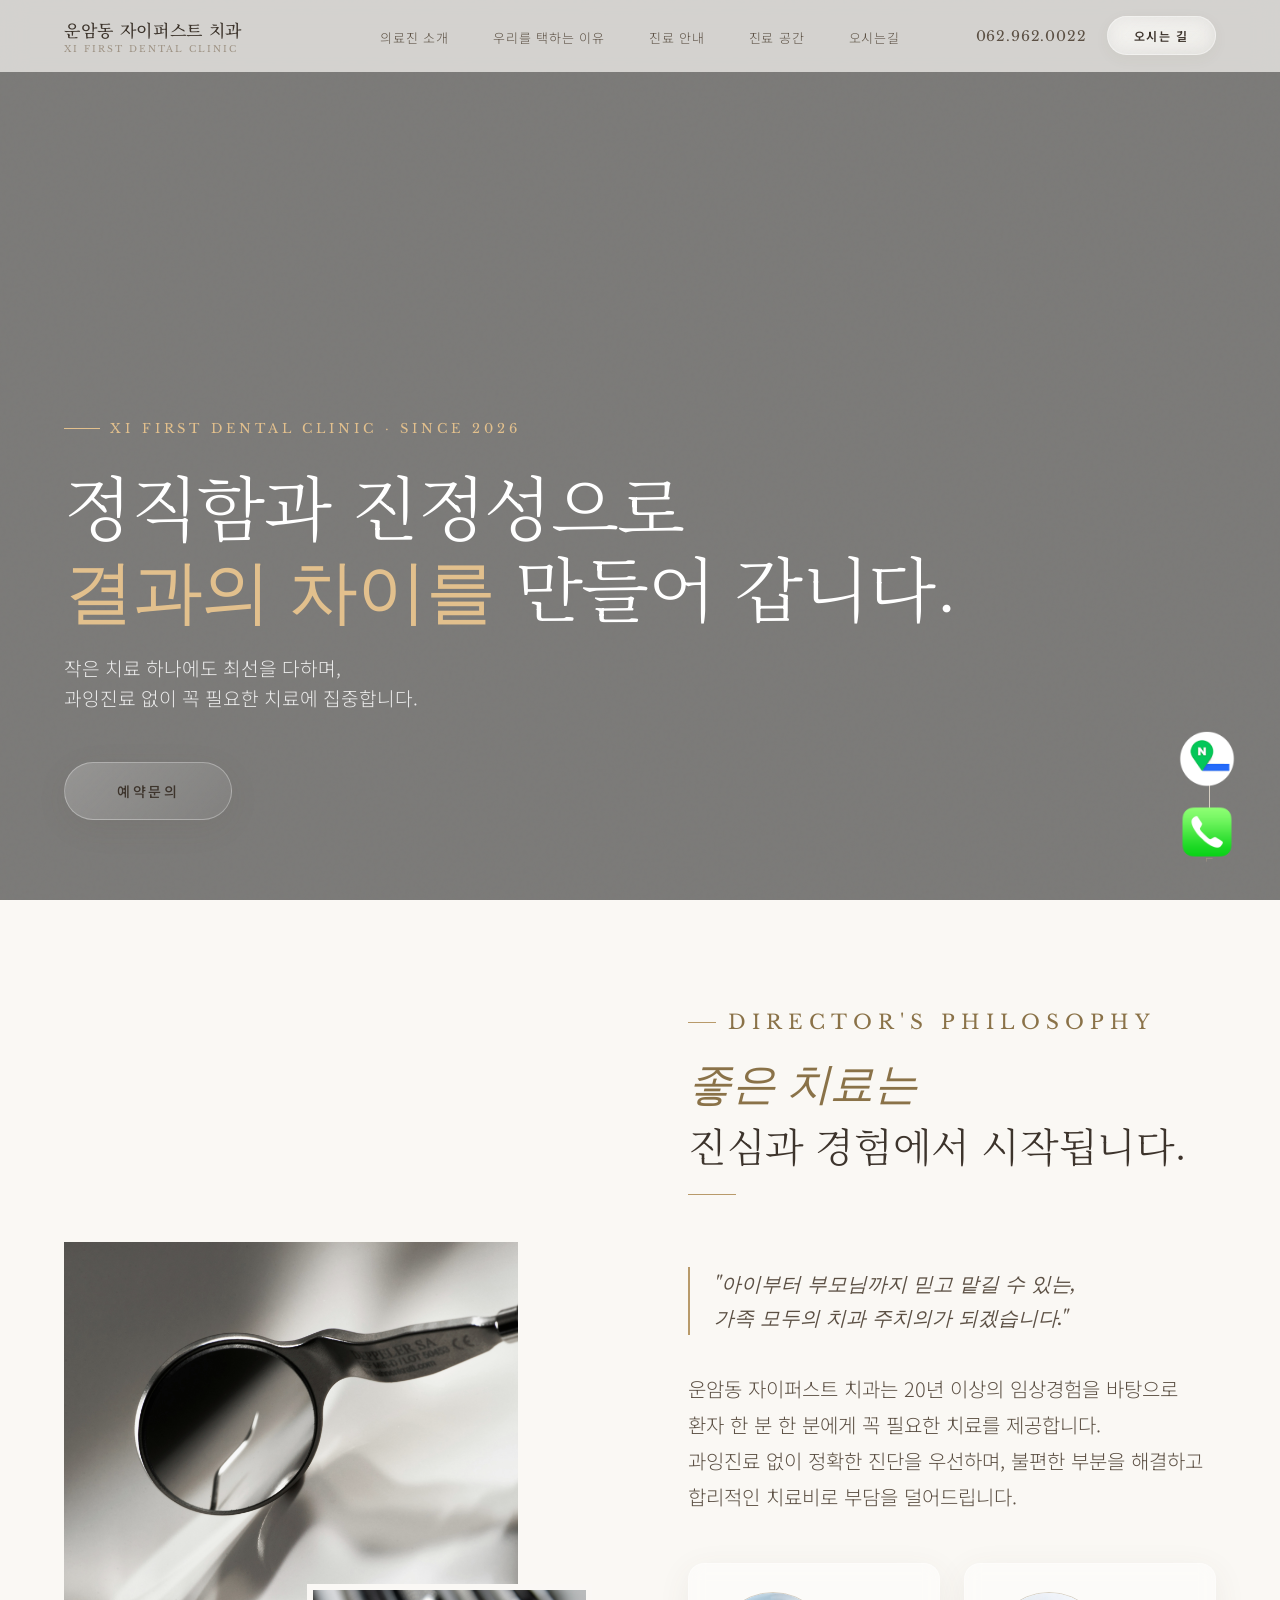
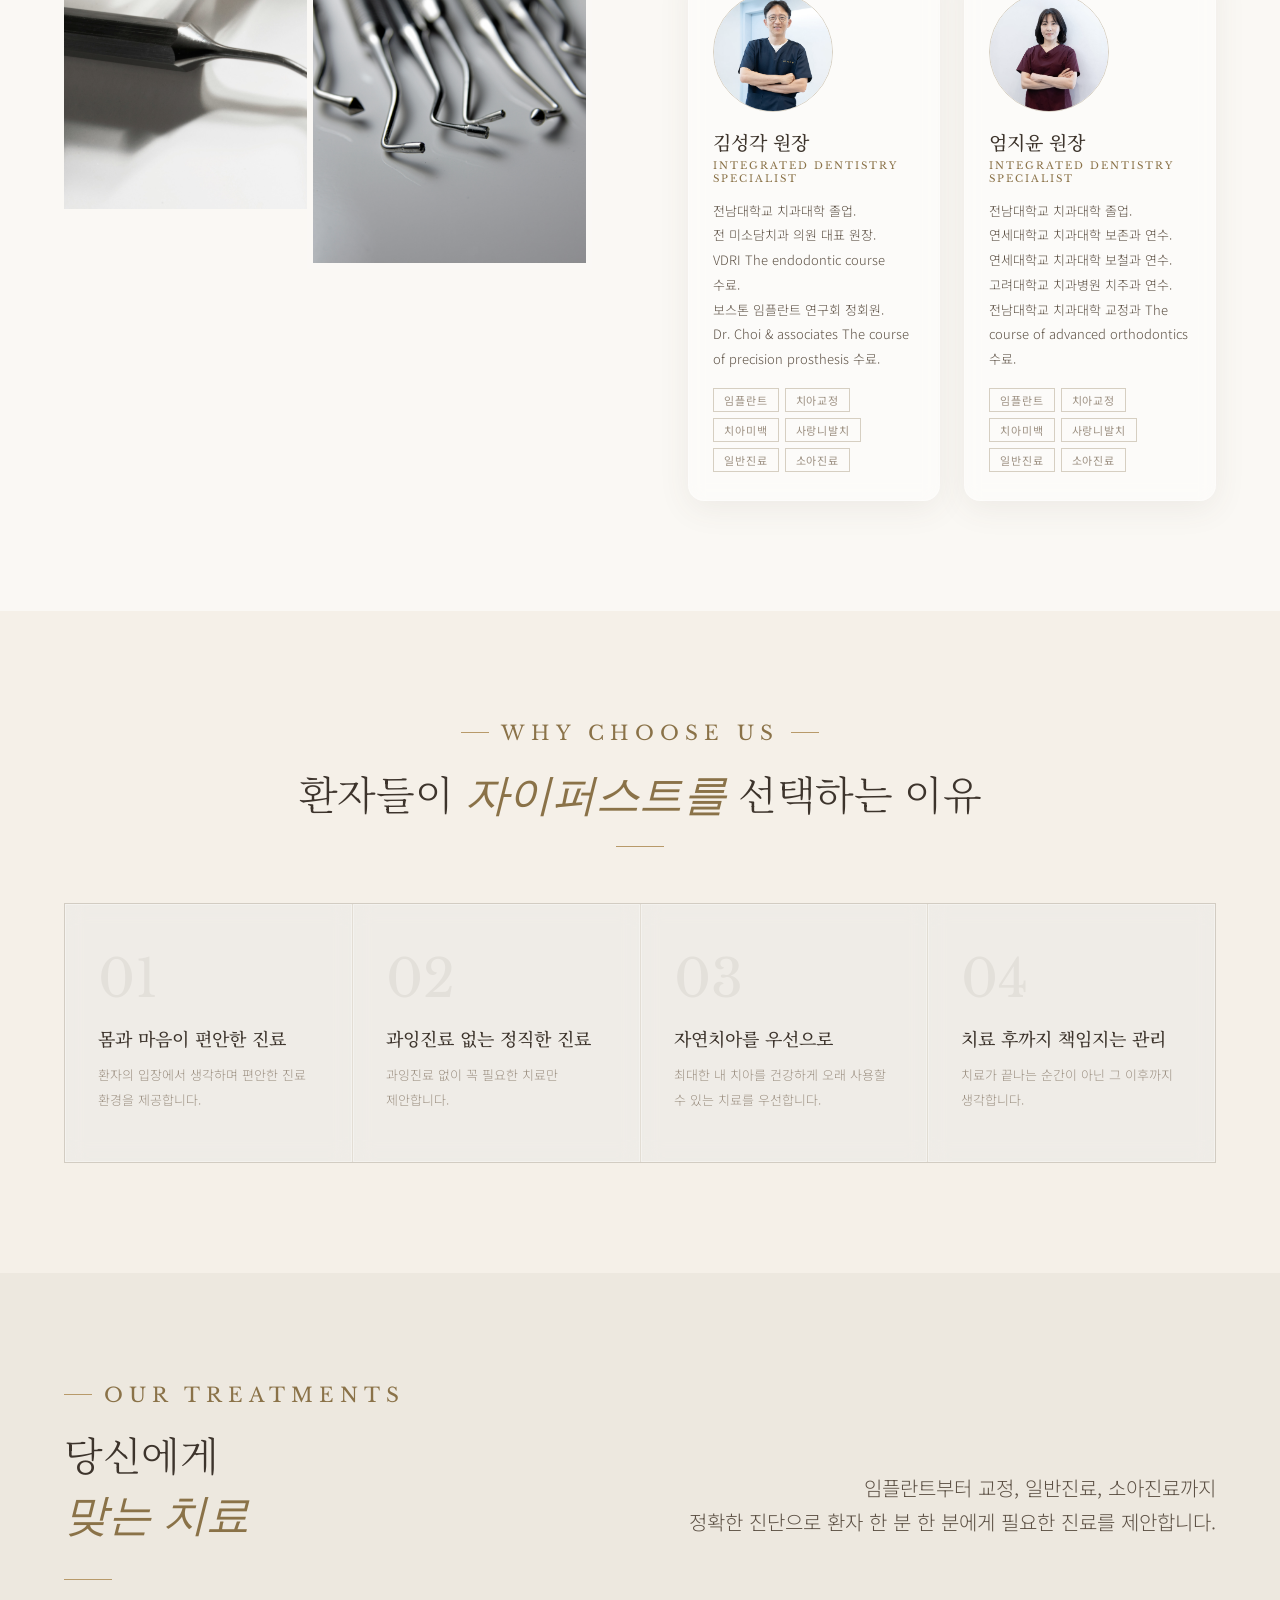
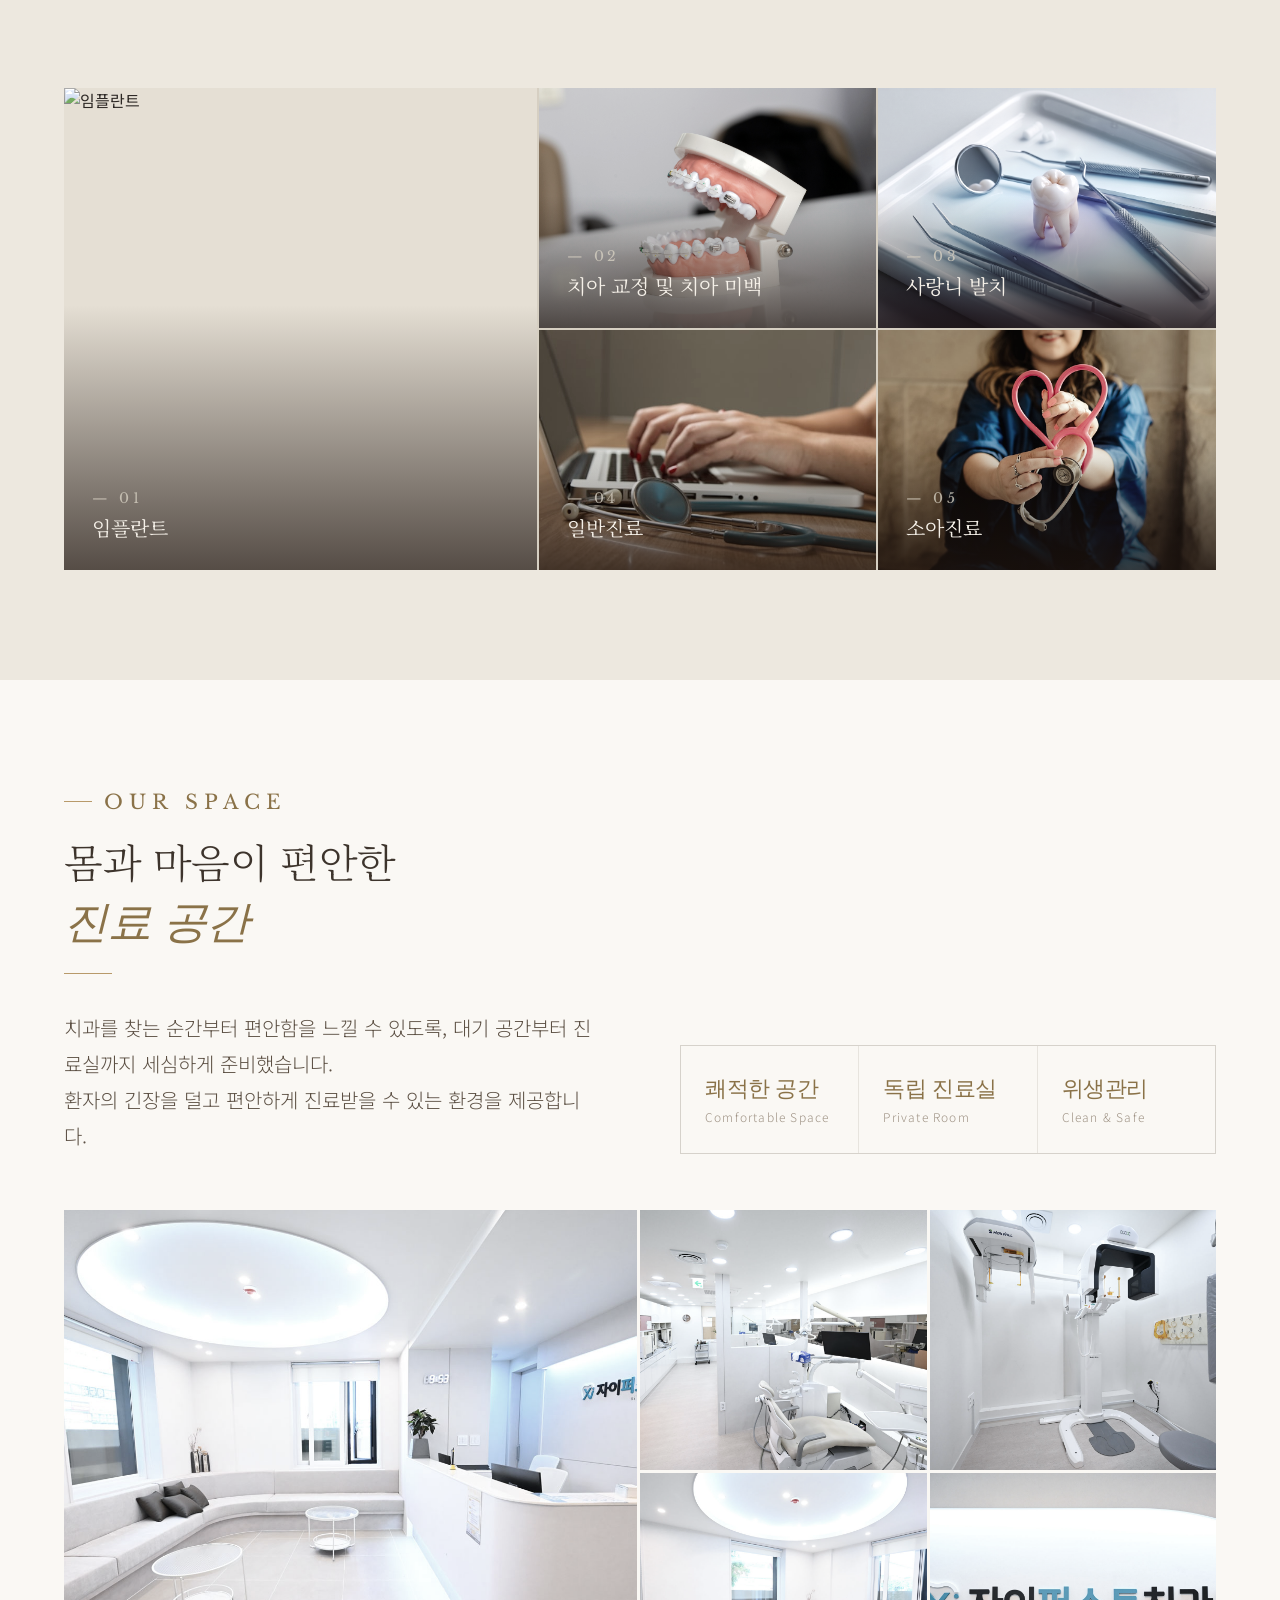
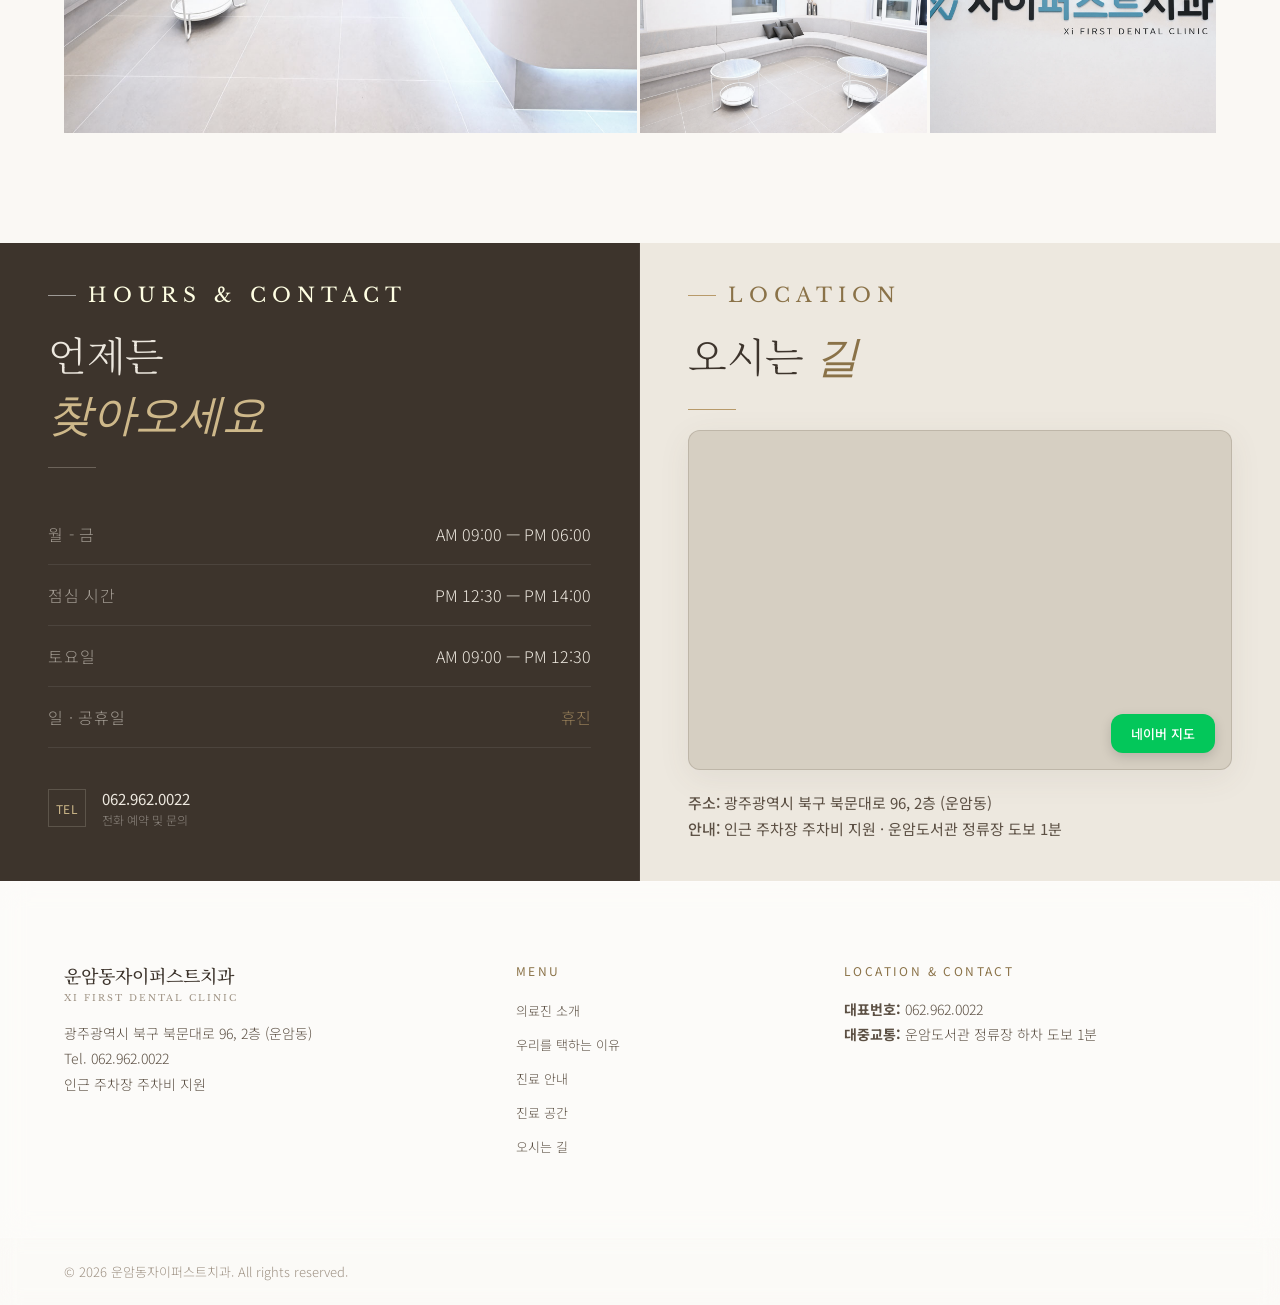
==== index.html @ c271955d "first commit" ====
<!DOCTYPE html>
<html lang="ko">
<head>
<meta charset="UTF-8">
<meta name="viewport" content="width=device-width, initial-scale=1.0">
<title>운암동자이퍼스트치과 — Unam-dong Xi First Dental Clinic</title>

<!-- 소셜 미디어 공유 설정 (Open Graph) -->
<meta property="og:type" content="website">
<meta property="og:url" content="https://xifirstdentalclinic.netlify.app/"> <!-- 실제 웹사이트 주소로 수정하세요 -->
<meta property="og:title" content="운암동 자이퍼스트 치과">
<meta property="og:description" content="정직함과 진정성으로 결과의 차이를 만들어가는 운암동 자이퍼스트 치과입니다.">
<meta property="og:image" content="img/place/5.jpg"> <!-- 썸네일로 쓸 이미지 경로 -->
<meta name="description" content="운암동 자이퍼스트 치과 - 임플란트, 교정, 사랑니 발치, 일반진료 전문">

<link rel="preconnect" href="https://fonts.googleapis.com">
<link rel="preconnect" href="https://fonts.gstatic.com" crossorigin>
<link href="https://fonts.googleapis.com/css2?family=Didact+Gothic&family=Libre+Baskerville:ital,wght@0,400;0,700;1,400&family=Noto+Serif+KR:wght@300;400;500;600&family=Noto+Sans+KR:wght@300;400;500&display=swap" rel="stylesheet">
<link rel="stylesheet" href="css/style.css">
</head>
<body>

<!-- LOADER -->
<div id="loader">
  <div class="loader-content">
    <div class="nav-logo-kr">운암동 자이퍼스트 치과</div>
    <div class="nav-logo-en">Xi First Dental Clinic</div>
    <div class="loader-bar"></div>
  </div>
</div>

<!-- ANIMATED BG -->
<div class="glass-bg-container">
  <div class="glass-blob glass-blob-1"></div>
  <div class="glass-blob glass-blob-2"></div>
</div>

<!-- NAV -->
<nav id="nav">
  <a class="nav-logo" href="#hero">
    <span class="nav-logo-kr">운암동 자이퍼스트 치과</span>
    <span class="nav-logo-en">Xi First Dental Clinic</span>
  </a>
  <ul class="nav-center">
    <li><a href="#philosophy">의료진 소개</a></li>
    <li><a href="#why">우리를 택하는 이유</a></li>
    <li><a href="#treatments">진료 안내</a></li>
    <li><a href="#space">진료 공간</a></li>
    <li><a href="#reviews">오시는길</a></li>
  </ul>
  <div class="nav-right">
    <a class="nav-tel" href="tel:0629620022">062.962.0022</a>
    <a class="nav-book" href="#booking">오시는 길</a>
  </div>
  <button class="nav-mobile-btn" id="menu-toggle">☰</button>
</nav>

<!-- HERO -->
<section id="hero">
  <div class="hero-bg" style="overflow: hidden;">
    <div class="hero-video-wrapper">
      <iframe src="https://player.vimeo.com/video/1197569024?badge=0&amp;autopause=0&amp;player_id=0&amp;app_id=58479&amp;background=1" frameborder="0" allow="autoplay; fullscreen; picture-in-picture; clipboard-write; encrypted-media; web-share" referrerpolicy="strict-origin-when-cross-origin" title="운암동 자이퍼스트 치과"></iframe>
    </div>
  </div>
  <div class="hero-overlay" style="position: absolute; top: 0; left: 0; width: 100%; height: 100%; background: rgba(0, 0, 0, 0.50); z-index: 1; pointer-events: none;"></div>
  <div class="hero-grain"></div>
  <div class="hero-content">
    <div class="hero-badge">
      <div class="hero-badge-line" style="background: #e2c08d;"></div>
      <span class="hero-badge-text" style="color: #e2c08d;">Xi First Dental Clinic · Since 2026</span>
    </div>
    <h1 class="hero-title" style="color: #ffffff;">
      정직함과 진정성으로<br>
      <em style="color: #e2c08d; font-style: normal;">결과의 차이를</em> 만들어 갑니다.
    </h1>
    <p class="hero-sub" style="font-size: 1.2rem; line-height: 1.6; color: rgba(255, 255, 255, 0.85);">
      작은 치료 하나에도 최선을 다하며,<br>
      과잉진료 없이 꼭 필요한 치료에 집중합니다.
    </p>
    <div class="hero-actions">
      <a class="btn-glass" href="tel:0629620022">예약문의</a>
    </div>
  </div>
  <div class="hero-scroll-hint">
    <div class="scroll-dot"></div>
    <span>Scroll</span>
  </div>
</section>

<!-- PHILOSOPHY -->
<section class="section-wrap bg-cream" id="philosophy">
  <div class="phil-imgs reveal">
    <img class="phil-img-main" src="img/phill/1.jpg" alt="philosophy">
    <img class="phil-img-sub" src="img/phill/2.jpg" alt="philosophy">
  </div>
  <div class="reveal u-flex-col-center">
    <div class="s-eyebrow"><div class="s-eyebrow-line"></div><span class="s-eyebrow-text">Director's Philosophy</span></div>
    <h2 class="s-title"><em>좋은 치료는</em><br>진심과 경험에서 시작됩니다.</h2>
    <div class="s-line"></div>
    <blockquote class="phil-quote">
      "아이부터 부모님까지 믿고 맡길 수 있는,<br>
      가족 모두의 치과 주치의가 되겠습니다."
    </blockquote>
    <p class="s-body">
      운암동 자이퍼스트 치과는 20년 이상의 임상경험을 바탕으로<br>환자 한 분 한 분에게 꼭 필요한 치료를 제공합니다.<br>
      과잉진료 없이 정확한 진단을 우선하며, 불편한 부분을 해결하고<br>합리적인 치료비로 부담을 덜어드립니다.
    </p>
    <div class="doctor-pair">
      <div class="doc">
        <div class="doc-profile"><img src="img/profile/1.jpg" alt="김성각 원장"></div>
        <div class="doc-name">김성각 원장</div>
        <div class="doc-spec">Integrated Dentistry Specialist</div>
        <p class="doc-desc">전남대학교 치과대학 졸업.
          <br>전 미소담치과 의원 대표 원장.
          <br>VDRI The endodontic course 수료.
          <br>보스톤 임플란트 연구회 정회원.
          <br>Dr. Choi & associates The course of  precision prosthesis 수료.
         </p>
        <div class="doc-tags">
          <span class="tag">임플란트</span><span class="tag">치아교정</span><span class="tag">치아미백</span>
          <span class="tag">사랑니발치</span><span class="tag">일반진료</span><span class="tag">소아진료</span>
        </div>
      </div>
      <div class="doc">
        <div class="doc-profile"><img src="img/profile/2.jpg" alt="엄지윤 원장"></div>
        <div class="doc-name">엄지윤 원장</div>
        <div class="doc-spec">Integrated Dentistry Specialist</div>
        <p class="doc-desc">전남대학교 치과대학 졸업.
          <br>연세대학교 치과대학 보존과 연수.
          <br>연세대학교 치과대학 보철과 연수.
          <br>고려대학교 치과병원 치주과 연수.
          <br>전남대학교 치과대학 교정과 The course of  advanced orthodontics 수료.
        </p>
        <div class="doc-tags">
          <span class="tag">임플란트</span><span class="tag">치아교정</span><span class="tag">치아미백</span>
          <span class="tag">사랑니발치</span><span class="tag">일반진료</span><span class="tag">소아진료</span>
        </div>
      </div>
    </div>
  </div>
</section>

<!-- WHY -->
<section class="section-wrap bg-beige u-text-center" id="why">
  <div class="reveal">
    <div class="s-eyebrow u-justify-center"><div class="s-eyebrow-line"></div><span class="s-eyebrow-text">Why Choose Us</span><div class="s-eyebrow-line"></div></div>
    <h2 class="s-title">환자들이 <em>자이퍼스트를</em> 선택하는 이유</h2>
    <div class="s-line u-m-auto"></div>
  </div>
  <div class="why-grid reveal">
    <div class="why-cell">
      <div class="why-n">01</div>
      <div class="why-t">몸과 마음이 편안한 진료</div>
      <p class="why-d">환자의 입장에서 생각하며 편안한 진료 환경을 제공합니다.</p>
    </div>
    <div class="why-cell">
      <div class="why-n">02</div>
      <div class="why-t">과잉진료 없는 정직한 진료</div>
      <p class="why-d">과잉진료 없이 꼭 필요한 치료만 제안합니다.</p>
    </div>
    <div class="why-cell">
      <div class="why-n">03</div>
      <div class="why-t">자연치아를 우선으로</div>
      <p class="why-d">최대한 내 치아를 건강하게 오래 사용할 수 있는 치료를 우선합니다.</p>
    </div>
    <div class="why-cell">
      <div class="why-n">04</div>
      <div class="why-t">치료 후까지 책임지는 관리</div>
      <p class="why-d">치료가 끝나는 순간이 아닌 그 이후까지 생각합니다.</p>
    </div>
  </div>
</section>

<!-- TREATMENTS -->
<section class="section-wrap bg-beige2" id="treatments">
  <div class="treat-head reveal">
    <div class="s-eyebrow"><div class="s-eyebrow-line"></div><span class="s-eyebrow-text">Our Treatments</span></div>
    <div class="s-title-row">
      <h2 class="s-title u-mb-0">당신에게<br><em>맞는 치료</em></h2>
      <p class="s-body">임플란트부터 교정, 일반진료, 소아진료까지
        <br>정확한 진단으로 환자 한 분 한 분에게 필요한 진료를 제안합니다.</p>
    </div>
    <div class="s-line"></div>
  </div>
  <div class="treat-grid reveal">
    <div class="treat-item big">
      <img src="img/treatment/1.jpg" alt="임플란트">
      <div class="treat-overlay"></div>
      <div class="treat-body">
        <div class="treat-num">— 01</div>
        <div class="treat-name">임플란트</div>
        <p class="treat-desc">치아 상실 부위를 기능적·심미적으로 회복하여 편안한 일상을 되찾을 수 있도록 돕습니다.</p>
      </div>
    </div>
    <div class="treat-item">
      <img src="img/treatment/2.jpg" alt="치아 교정 및 치아 미백">
      <div class="treat-overlay"></div>
      <div class="treat-body">
        <div class="treat-num">— 02</div>
        <div class="treat-name">치아 교정 및 치아 미백</div>
        <p class="treat-desc">가지런한 치열과 올바른 교합을 통해 건강한 구강환경과 자신 있는 미소를 만듭니다.</p>
      </div>
    </div>
    <div class="treat-item">
      <img src="img/treatment/3.jpg" alt="사랑니 발치">
      <div class="treat-overlay"></div>
      <div class="treat-body">
        <div class="treat-num">— 03</div>
        <div class="treat-name">사랑니 발치</div>
        <p class="treat-desc">불필요한 사랑니를 안전하고 불편함없이 발치합니다.</p>
      </div>
    </div>
    <div class="treat-item">
      <img src="img/treatment/4.jpg" alt="일반진료">
      <div class="treat-overlay"></div>
      <div class="treat-body">
        <div class="treat-num">— 04</div>
        <div class="treat-name">일반진료</div>
        <p class="treat-desc">충치치료, 신경치료, 잇몸치료 등 구강 건강을 위한 기본 진료를 제공합니다.</p>
      </div>
    </div>
    <div class="treat-item">
      <img src="img/treatment/5.jpg" alt="소아진료">
      <div class="treat-overlay"></div>
      <div class="treat-body">
        <div class="treat-num">— 05</div>
        <div class="treat-name">소아진료</div>
        <p class="treat-desc">아이의 눈높이에 맞춘 진료로 치과에 대한 두려움을 줄이고 건강한 습관을 만듭니다.</p>
      </div>
    </div>
  </div>
  <div class="treat-dots"></div>
</section>

<!-- SPACE -->
<section class="section-wrap bg-cream" id="space">
  <div class="space-top reveal">
    <div>
      <div class="s-eyebrow"><div class="s-eyebrow-line"></div><span class="s-eyebrow-text">Our Space</span></div>
      <h2 class="s-title">몸과 마음이 편안한<br><em>진료 공간</em></h2>
      <div class="s-line"></div>
      <p class="s-body">치과를 찾는 순간부터 편안함을 느낄 수 있도록, 대기 공간부터 진료실까지 세심하게 준비했습니다.
      <br>환자의 긴장을 덜고 편안하게 진료받을 수 있는 환경을 제공합니다.</p>
    </div>
    <div class="space-stats">
      <div class="stat-cell">
        <div class="stat-n">쾌적한 공간</div>
        <div class="stat-l">Comfortable Space</div>
      </div>
      <div class="stat-cell">    
        <div class="stat-n">독립 진료실</div>
        <div class="stat-l">Private Room</div>
      </div>
      <div class="stat-cell">
        <div class="stat-n">위생관리</div>
        <div class="stat-l">Clean & Safe</div>
      </div>
    </div>
  </div>
  <div class="space-gallery reveal">
    <div class="sg tall">
      <img src="img/place/1.jpg" alt="자이퍼스트 치과">
    </div>
    <div class="sg">
      <img src="img/place/2.jpg" alt="자이퍼스트 치과">
    </div>
    <div class="sg">
      <img src="img/place/3.jpg" alt="자이퍼스트 치과">
    </div>
    <div class="sg">
      <img src="img/place/4.jpg" alt="자이퍼스트 치과">
    </div>
    <div class="sg hide-mobile">
      <img src="img/place/5.jpg" alt="자이퍼스트 치과">
    </div>
  </div>
  <div class="gallery-dots"></div>
</section>

<!-- BOOKING -->
<section id="booking">
  <div class="book-left reveal">
    <div class="s-eyebrow"><div class="s-eyebrow-line light"></div><span class="s-eyebrow-text u-color-gold2">Hours &amp; Contact</span></div>
    <h2 class="s-title u-color-beige2">언제든<br><em class="u-color-gold2">찾아오세요</em></h2>
    <div class="s-line light u-mb-0"></div>
    <table class="hours-table">
      <tr><td class="day">월 - 금</td><td class="time">AM 09:00 — PM 06:00</td></tr>
      <tr><td class="day">점심 시간</td><td class="time">PM 12:30 — PM 14:00</td></tr>
      <tr><td class="day">토요일</td><td class="time">AM 09:00 — PM 12:30</td></tr>
      <tr><td class="day">일 · 공휴일</td><td class="closed">휴진</td></tr>
    </table>
    <div class="contact-bar">
      <a class="clink" href="tel:0629620022">
        <div class="clink-icon">TEL</div>
        <div><div class="clink-main">062.962.0022</div><div class="clink-sub">전화 예약 및 문의</div></div>
      </a>
      <!-- <a class="clink" href="#">
        <div class="clink-icon">KKO</div>
        <div><div class="clink-main">카카오 채널 상담</div><div class="clink-sub">실시간 채팅 상담 가능</div></div>
      </a>
      <a class="clink" href="#">
        <div class="clink-icon">NBR</div>
        <div><div class="clink-main">네이버 예약</div><div class="clink-sub">간편 온라인 예약</div></div>
      </a> -->
    </div>
  </div>

  <!-- 오시는 길 (MAP) -->
  <div class="book-map reveal">
    <div class="s-eyebrow"><div class="s-eyebrow-line"></div><span class="s-eyebrow-text">Location</span></div>
    <h2 class="s-title">오시는 <em>길</em></h2>
    <div class="s-line u-mb-0"></div>
    <div class="map-box">
      <!-- 
        pb 파라미터 설명:
        !1d126.8742... (경도) / !2d35.1786... (위도)
      -->
      <iframe src="https://www.google.com/maps/embed?pb=!1m18!1m12!1m3!1d3261.116360052397!2d126.87428491162431!3d35.17865227263989!2m3!1f0!2f0!3f0!3m2!1i1024!2i768!4f13.1!3m3!1m2!1s0x35718c236e0a3dcf%3A0xbdd27462e6e76000!2z6rSR7KO86rSR7Jet7IucIOu2geq1rCDrtoHrrLjrjIDroZwgOTY!5e0!3m2!1sko!2skr!4v1780379070139!5m2!1sko!2skr" allowfullscreen="" loading="lazy" referrerpolicy="no-referrer-when-downgrade"></iframe>
      <a href="https://naver.me/5LQQWLFT" target="_blank" class="map-btn">네이버 지도</a>
    </div>
    <div class="map-info-text">
      <p><strong>주소:</strong> 광주광역시 북구 북문대로 96, 2층 (운암동)</p>
      <p><strong>안내:</strong> 인근 주차장 주차비 지원 · 운암도서관 정류장 도보 1분</p>
    </div>
  </div>
</section>

<!-- FOOTER -->
<footer>
  <div>
    <div class="ft-logo-kr">운암동자이퍼스트치과</div>
    <div class="ft-logo-en">Xi First Dental Clinic</div>
    <p class="ft-addr">
      광주광역시 북구 북문대로 96, 2층 (운암동)<br>
      Tel. 062.962.0022<br>
      인근 주차장 주차비 지원
    </p>
  </div>
  <div>
    <div class="ft-head">Menu</div>
    <ul class="ft-links">
      <li><a href="#philosophy">의료진 소개</a></li>
      <li><a href="#why">우리를 택하는 이유</a></li>
      <li><a href="#treatments">진료 안내</a></li>
      <li><a href="#space">진료 공간</a></li>
      <li><a href="#reviews">오시는 길</a></li>
    </ul>
  </div>
  <div>
    <div class="ft-head">Location &amp; Contact</div>
    <p class="ft-addr">
      <strong>대표번호:</strong> 062.962.0022<br>
      <strong>대중교통:</strong> 운암도서관 정류장 하차 도보 1분<br>
    </p>
  </div>
</footer>
<div class="ft-bottom">
  <span>© 2026 운암동자이퍼스트치과. All rights reserved.</span>
  <!-- <span>개인정보처리방침 · 의료광고심의완료</span> -->
</div>

<!-- QUICK FLOATING MENU -->
<div class="floating-contact">
  <a href="https://naver.me/5LQQWLFT" target="_blank" class="floating-btn" title="네이버 지도">
    <img src="img/floating/MAP.png" alt="네이버 지도">
  </a>
  <a href="tel:0629620022" class="floating-btn" title="전화 상담">
    <img src="img/floating/CALL.png" alt="전화 상담">
  </a>
</div>

<script src="https://player.vimeo.com/api/player.js"></script>
<script src="js/script.js"></script>
<script>
  // 모든 리소스가 로드된 후 실행
  window.addEventListener('load', function() {
    const loader = document.getElementById('loader');
    setTimeout(() => {
      loader.classList.add('loaded');
    }, 800); // 로고를 잠시 보여주기 위한 여유 시간
  });

  // 공통 슬라이더 초기화 함수
  function initMobileSlider(containerSelector, dotsSelector, itemSelector, gap) {
    const container = document.querySelector(containerSelector);
    const dotsWrap = document.querySelector(dotsSelector);
    const items = container.querySelectorAll(itemSelector);
    if (!container || !dotsWrap || items.length === 0) return;

    items.forEach((_, i) => {
      const dot = document.createElement('div');
      dot.className = i === 0 ? 'dot active' : 'dot';
      dotsWrap.appendChild(dot);
    });
    const dots = dotsWrap.querySelectorAll('.dot');

    container.addEventListener('scroll', () => {
      const index = Math.round(container.scrollLeft / (items[0].offsetWidth + gap));
      dots.forEach((dot, i) => dot.classList.toggle('active', i === index));
    }, { passive: true });

    let autoSlide;
    const startAutoSlide = () => {
      autoSlide = setInterval(() => {
        const itemWidth = items[0].offsetWidth + gap;
        let next = (Math.round(container.scrollLeft / itemWidth) + 1) % items.length;
        container.scrollTo({ left: next * itemWidth, behavior: 'smooth' });
      }, 4000);
    };

    startAutoSlide();

    // 사용자가 조작 중일 때는 정지, 조작이 끝나면 다시 시작
    container.addEventListener('touchstart', () => clearInterval(autoSlide), { passive: true });
    container.addEventListener('touchend', () => {
      clearInterval(autoSlide);
      startAutoSlide();
    }, { passive: true });
  }
</script>

</body>
</html>
---- css/style.css ----
*,*::before,*::after{box-sizing:border-box;margin:0;padding:0}
html{scroll-behavior:smooth}

:root{
  --beige:    #f5f0e8;
  --beige2:   #ede8df;
  --beige3:   #e5dfd4;
  --cream:    #faf8f4;
  --sand:     #d6cfc2;
  --sand2:    #c4bbb0;
  --taupe:    #9e9284;
  --brown:    #5c5044;
  --brown2:   #3d342c;
  --dark:     #1e1a17;
  --gold:     #b89a6a;
  --gold2:    #ceb88a;
  --gold3:    #8a7248;
  --white:    #ffffff;
  --text:     #2d2520;
  --text2:    #5c5044;
  --text3:    #9e9284;
  --border:   rgba(94,80,68,0.12);
  --border2:  rgba(94,80,68,0.2);
  
  /* Typography */
  --font-main: 'Noto Sans KR', sans-serif;
  --font-title: 'Noto Serif KR', serif;
  --font-accent: 'Libre Baskerville', serif;

  /* Spacing & Radius */
  --radius-sm: 12px;
  --radius-md: 16px;
  --radius-lg: 20px;
  --radius-full: 50px;

  /* Animation */
  --ease: cubic-bezier(0.165, 0.84, 0.44, 1);
  --transition: all 0.4s var(--ease);

  /* Glassmorphism Variables */
  --glass-bg: rgba(255, 255, 255, 0.45);
  --glass-border: rgba(255, 255, 255, 0.3);
  --glass-shadow: 0 8px 32px 0 rgba(92, 80, 68, 0.08);
}

/* ── LOADER ── */
#loader {
  position: fixed; inset: 0; z-index: 10000;
  background: var(--cream);
  display: flex; align-items: center; justify-content: center;
  transition: opacity 0.8s var(--ease), visibility 0.8s;
}
#loader.loaded { opacity: 0; visibility: hidden; }
.loader-content { text-align: center; }
.loader-bar {
  width: 140px; height: 1px; background: var(--border);
  margin: 24px auto 0; position: relative; overflow: hidden;
}
.loader-bar::after {
  content: ''; position: absolute; left: -100%; top: 0; width: 100%; height: 100%;
  background: var(--gold); animation: loading 2s infinite cubic-bezier(0.65, 0, 0.35, 1);
}
@keyframes loading {
  0% { left: -100%; width: 30%; }
  50% { left: 20%; width: 60%; }
  100% { left: 100%; width: 30%; }
}

/* ── ANIMATED GLASS BACKGROUND ── */
.glass-bg-container {
  position: fixed;
  top: 0; left: 0; width: 100vw; height: 100vh;
  z-index: -1;
  overflow: hidden;
  background: var(--cream);
  pointer-events: none;
}
.glass-blob {
  position: absolute;
  width: 60vw;
  height: 60vw;
  border-radius: 50%;
  filter: blur(120px);
  animation: float 25s infinite alternate ease-in-out;
  opacity: 0.6;
}
.glass-blob-1 {
  top: -10%; left: -10%;
  background: radial-gradient(circle, rgba(184, 154, 106, 0.25) 0%, rgba(250, 248, 244, 0) 70%);
}
.glass-blob-2 {
  bottom: -15%; right: -10%;
  background: radial-gradient(circle, rgba(92, 80, 68, 0.15) 0%, rgba(250, 248, 244, 0) 70%);
  animation-duration: 35s;
  animation-delay: -7s;
}
@keyframes float {
  0% { transform: translate(0, 0) scale(1); }
  50% { transform: translate(10%, 15%) scale(1.1); }
  100% { transform: translate(-5%, 25%) scale(0.9); }
}

body{
  font-family: var(--font-main);
  background:var(--cream);
  color:var(--text);
  overflow-x:hidden;
}

/* ── SCROLLBAR ── */
::-webkit-scrollbar{width:4px}
::-webkit-scrollbar-track{background:var(--beige)}
::-webkit-scrollbar-thumb{background:var(--sand2)}

/* ── NAV ── */
nav{
  position:fixed;top:0;left:0;right:0;z-index:200;
  padding:0 64px;height:72px;
  display:flex;align-items:center;justify-content:space-between;
  background: rgba(250, 248, 244, 0.7);
  backdrop-filter:blur(12px);
  border-bottom:1px solid transparent;
  transition: var(--transition);
}
nav.scrolled{border-color:var(--border);background:rgba(250,248,244,0.98)}

.nav-mobile-btn {
  display: none;
  background: none;
  border: none;
  font-size: 24px;
  cursor: pointer;
  color: var(--brown2);
}

.nav-logo{
  display:flex;flex-direction:column;gap:1px;
  text-decoration:none;
}
.nav-logo-kr{
  font-family: var(--font-title);
  font-size:17px;font-weight:500;letter-spacing:0.04em;
  color:var(--brown2);
}
.nav-logo-en{
  font-family: var(--font-accent);
  font-size:9px;font-weight:400;letter-spacing:0.22em;
  color:var(--taupe);text-transform:uppercase;
}

.nav-center{
  display:flex;gap:44px;list-style:none;
  position:absolute;left:50%;transform:translateX(-50%);
}
.nav-center a{
  font-size:13px;font-weight:300;letter-spacing:0.06em;
  color:var(--text2);text-decoration:none;
  padding-bottom:3px;border-bottom:1px solid transparent;
  transition:color 0.25s,border-color 0.25s;
}
.nav-center a:hover,
.nav-center a.active{color:var(--gold3);border-color:var(--gold3)}

.nav-right{display:flex;align-items:center;gap:20px}
.nav-tel{
  font-family: var(--font-accent);
  font-size:14px;font-weight:400;letter-spacing:0.06em;
  color:var(--brown);text-decoration:none;
}
.nav-book{
  font-size:12px;font-weight:400;letter-spacing:0.14em;
  color:var(--brown2); font-weight:600;
  background: linear-gradient(135deg, rgba(255, 255, 255, 0.3), rgba(255, 255, 255, 0.1));
  backdrop-filter: blur(10px);
  -webkit-backdrop-filter: blur(10px);
  border: 1px solid rgba(255, 255, 255, 0.4);
  padding:10px 26px;
  text-decoration:none;
  border-radius: var(--radius-full);
  box-shadow: 0 4px 15px rgba(92, 80, 68, 0.05);
  transition: var(--transition);
}
.nav-book:hover{
  background: rgba(255, 255, 255, 0.45);
  border-color: var(--gold);
  transform: translateY(-2px);
  box-shadow: 0 8px 25px rgba(92, 80, 68, 0.12);
}

/* ── HERO ── */
#hero{
  position:relative;height:100vh;min-height:680px;
  display:flex;flex-direction:column;justify-content:flex-end;
  overflow:hidden;
}
.hero-bg{
  position:absolute;inset:0;
  background: var(--cream);
}
.hero-video-wrapper {
  position: absolute;
  top: 0;
  left: 0;
  width: 100%;
  height: 100%;
  overflow: hidden;
  z-index: 0;
}
.hero-video-wrapper iframe {
  width: 177.78vh; /* 100 * 16 / 9 */
  height: 100vh;
  min-width: 100vw;
  min-height: 56.25vw; /* 100 * 9 / 16 */
  position: absolute;
  top: 50%;
  left: 50%;
  transform: translate(-50%, -50%);
  pointer-events: none;
}
.hero-grain{
  position:absolute;inset:0;
  background-image:url("data:image/svg+xml,%3Csvg viewBox='0 0 256 256' xmlns='http://www.w3.org/2000/svg'%3E%3Cfilter id='noise'%3E%3CfeTurbulence type='fractalNoise' baseFrequency='0.9' numOctaves='4' stitchTiles='stitch'/%3E%3C/filter%3E%3Crect width='100%25' height='100%25' filter='url(%23noise)' opacity='0.04'/%3E%3C/svg%3E");
  pointer-events:none;
}

.hero-content{
  position:relative;z-index:2;
  padding:0 64px 80px;
}
.hero-badge{
  display:inline-flex;align-items:center;gap:10px;
  margin-bottom:28px;
  opacity:0;animation:fadeUp 0.9s 0.2s forwards;
}
.hero-badge-line{width:36px;height:1px;background:var(--gold)}
.hero-badge-text{
  font-family: var(--font-accent);
  font-size: 13px; letter-spacing: 0.3em;
  color:var(--gold3);text-transform:uppercase;
}

.hero-title{
  font-family: var(--font-title);
  font-size:clamp(40px,5.5vw,74px);
  font-weight:300;line-height:1.15;
  word-break: keep-all;
  color:var(--brown2);letter-spacing:-0.02em;
  margin-bottom:20px;
  opacity:0;animation:fadeUp 0.9s 0.4s forwards;
}
.hero-title em{
  font-style:italic;
  font-family: var(--font-accent);
  color:var(--gold3);
}

.hero-sub{
  font-size:15px;font-weight:300;line-height:1.9;
  color:var(--text2);max-width:480px;margin-bottom:48px;
  word-break: keep-all;
  opacity:0;animation:fadeUp 0.9s 0.6s forwards;
}

.hero-actions{
  display:flex;gap:20px;align-items:center;
  opacity:0;animation:fadeUp 0.9s 0.8s forwards;
}
.btn-fill{
  background:var(--brown2);color:var(--cream);
  font-size:13px;font-weight:400;letter-spacing:0.12em;
  padding:16px 40px;text-decoration:none;
  border-radius: var(--radius-full);
  transition: var(--transition);
  box-shadow: 0 4px 15px rgba(0,0,0,0.1);
}
.btn-fill:hover{background:var(--gold3); transform: translateY(-3px); box-shadow: 0 6px 20px rgba(0,0,0,0.15);}
.btn-outline{
  font-size:13px;font-weight:300;letter-spacing:0.1em;
  color:var(--brown);text-decoration:none;
  padding-bottom:3px;border-bottom:1px solid var(--sand2);
  transition:border-color 0.25s,color 0.25s;
}
.btn-outline:hover{color:var(--gold3);border-color:var(--gold3)}
.btn-glass{
  display:inline-block;
  background: linear-gradient(135deg, rgba(255, 255, 255, 0.2), rgba(255, 255, 255, 0.05));
  backdrop-filter: blur(20px);
  -webkit-backdrop-filter: blur(20px);
  border: 1px solid rgba(255, 255, 255, 0.3);
  color: var(--brown2);
  font-size: 14px;
  font-weight: 500;
  letter-spacing: 0.18em;
  padding: 18px 52px;
  text-decoration: none;
  border-radius: var(--radius-full);
  transition: var(--transition);
  box-shadow: var(--glass-shadow);
  position: relative;
  overflow: hidden;
}
.btn-glass:hover{
  background: rgba(255, 255, 255, 0.3);
  transform: translateY(-6px);
  box-shadow: 0 20px 40px rgba(92, 80, 68, 0.12);
  border-color: var(--gold);
  color: var(--gold3);
}
.btn-glass::before {
  content: '';
  position: absolute;
  top: 0; left: -100%;
  width: 100%; height: 100%;
  background: linear-gradient(90deg, transparent, rgba(255,255,255,0.4), transparent);
  transition: 0.6s;
}
.btn-glass:hover::before {
  left: 100%;
}

.hero-scroll-hint{
  position:absolute;bottom:36px;right:64px;z-index:2;
  display:flex;flex-direction:column;align-items:center;gap:8px;
  opacity:0;animation:fadeUp 0.9s 1.1s forwards;
}
.hero-scroll-hint span{
  font-size:9px;letter-spacing:0.25em;color:var(--taupe);
  text-transform:uppercase;writing-mode:vertical-rl;
}
.scroll-dot{
  width:1px;height:48px;background:var(--sand);
  position:relative;overflow:hidden;
}
.scroll-dot::after{
  content:'';position:absolute;top:0;left:0;right:0;
  height:50%;background:var(--gold);
  animation:dotMove 2s ease-in-out infinite;
}
@keyframes dotMove{
  0%{transform:translateY(-100%)}100%{transform:translateY(300%)}
}

/* ── SECTION COMMON ── */
.section-wrap{padding:110px 64px}
.section-wrap.bg-beige{background:var(--beige)}
.section-wrap.bg-beige2{background:var(--beige2)}
.section-wrap.bg-white{background:var(--white)}
.section-wrap.bg-cream{background:var(--cream)}

.s-eyebrow{
  display:flex;align-items:center;gap:12px;margin-bottom:18px;
}
.s-eyebrow-line{width:28px;height:1px;background:var(--gold)}
.s-eyebrow-text{
  font-family: var(--font-accent);
  font-size:20px;letter-spacing:0.3em;
  color:var(--gold3);text-transform:uppercase;
}
.s-title{
  font-family: var(--font-title);
  font-size: clamp(26px, 3.2vw, 40px);
  font-weight:300;line-height:1.45;
  color:var(--brown2);letter-spacing:-0.01em;
  word-break: keep-all;
  margin-bottom:20px;
}
.s-title em{
  font-style:italic;color:var(--gold3);
  font-family: var(--font-accent);
  font-size:1.1em;
  word-break: keep-all;
}
.s-line{width:48px;height:1px;background:var(--gold);margin-bottom:36px}
.s-body{
  font-size:20px;font-weight:300;line-height:1.8;
  color:var(--text2);
}

/* ── PHILOSOPHY ── */
#philosophy{
  display:grid;grid-template-columns:1fr 1fr;gap:96px;
  align-items:center;
}
.phil-imgs{position:relative;padding-bottom:60px}
.phil-img-main{
  width:86%;aspect-ratio:4/5;object-fit:cover;
  display:block;
  filter:saturate(0.75);
}
.phil-img-sub{
  position:absolute;bottom:0;right:0;
  width:54%;aspect-ratio:1;object-fit:cover;
  border:6px solid var(--cream);
  filter:saturate(0.75);
}
.phil-quote{
  font-family: var(--font-accent);
  font-size:20px;font-style:italic;font-weight:400;
  line-height:1.7;color:var(--brown);
  border-left:2px solid var(--gold);
  padding-left:24px;margin:36px 0;
}

.doctor-pair{display:grid;grid-template-columns:1fr 1fr;gap:24px;margin-top:48px}
.doc{
  padding:28px 24px;
  background: var(--glass-bg);
  backdrop-filter: blur(8px);
  border: 1px solid var(--glass-border);
  border-radius: var(--radius-md);
  box-shadow: var(--glass-shadow);
  transition: var(--transition);
}
.doc-profile{
  width: 120px;
  height: 120px;
  border-radius: 50%;
  overflow: hidden;
  margin-bottom: 16px;
  border: 1px solid var(--sand);
  background: var(--white);
}
.doc-profile img{
  width: 100%; height: 100%; object-fit: cover; filter: saturate(0.8);
}
.doc:hover{border-color:var(--gold); transform: translateY(-5px); background: rgba(255, 255, 255, 0.6);}
.doc-name{
  font-family: var(--font-title);
  font-size:19px;font-weight:500;color:var(--brown2);margin-bottom:4px;
}
.doc-spec{
  font-family: var(--font-accent);
  font-size:10px;letter-spacing:0.2em;color:var(--gold3);
  text-transform:uppercase;margin-bottom:14px;
}
.doc-desc{
  font-size:13px;font-weight:300;line-height:1.9;
  color:var(--text2);margin-bottom:16px;
  word-break: keep-all;
}
.doc-tags{display:flex;flex-wrap:wrap;gap:6px}
.tag{
  font-size:11px;letter-spacing:0.08em;
  color:var(--taupe);border:1px solid var(--sand);
  padding:3px 10px;
}

/* ── WHY ── */
#why{text-align:center}
#why .s-line{margin:0 auto 56px}

.why-grid{
  display:grid;grid-template-columns:repeat(4,1fr);
  gap:1px;background:var(--border);
  border:1px solid var(--border);
  margin-top:56px;
}
.why-cell{
  background: var(--glass-bg);
  backdrop-filter: blur(10px);
  border: 1px solid var(--glass-border);
  padding:48px 32px;text-align:left;
  transition: var(--transition);
  position:relative;overflow:hidden;
}
.why-cell:hover{background: rgba(255, 255, 255, 0.7); transform: scale(1.02); z-index: 1;}
.why-cell::after{
  content:'';position:absolute;
  left:0;bottom:0;width:100%;height:2px;
  background:var(--gold);
  transform:scaleX(0);transform-origin:left;
  transition:transform 0.4s;
}
.why-cell:hover::after{transform:scaleX(1)}
.why-n{
  font-family: var(--font-accent);
  font-size:52px;font-weight:400;
  color:rgba(94,80,68,0.08);
  line-height:1;margin-bottom:20px;
}
.why-t{
  font-family: var(--font-title);
  font-size:18px;font-weight:500;
  color:var(--brown2);margin-bottom:12px;
  word-break: keep-all;
}
.why-d{
  font-size:13px;font-weight:300;line-height:1.9;
  color:var(--text3);
  word-break: keep-all;
}

/* ── TREATMENTS ── */
#treatments{background:var(--beige2)}
.treat-head{
  display: flex; flex-direction: column;
  align-items: flex-start; margin-bottom: 72px;
}
.s-title-row {
  display: flex;
  align-items: flex-end;
  justify-content: space-between;
  gap: 40px;
  width: 100%;
  margin-bottom: 32px;
}
.s-title-row .s-title { margin-bottom: 0; flex-shrink: 0; }
.s-title-row .s-body { 
  padding-bottom: 8px; /* 타이틀의 베이스라인과 시각적으로 맞춤 */
  line-height: 1.7;
  text-align: right;
}

.treat-grid{
  display:grid;
  grid-template-columns:1.4fr 1fr 1fr;
  grid-template-rows:auto auto;
  gap:2px;background:var(--sand);
}
.treat-item{
  position:relative;overflow:hidden;cursor:pointer;
  background:var(--beige3);
}
.treat-item.big{grid-row:span 2}
.treat-item img{
  width:100%;height:100%;object-fit:cover;
  display:block;
  filter:saturate(0.6) brightness(1.05);
  transition:filter 0.5s,transform 0.6s;
  aspect-ratio:auto;
}
.treat-item.big img{height:100%;min-height:480px}
.treat-item:not(.big) img{height:240px}
.treat-item:hover img{filter:saturate(0.9) brightness(1.1);transform:scale(1.04)}

.treat-overlay{
  position:absolute;inset:0;
  background:linear-gradient(to top,rgba(30,20,15,0.72) 0%,transparent 55%);
}
.treat-body{
  position:absolute;bottom:0;left:0;right:0;
  padding:28px;
}
.treat-num{
  font-family: var(--font-accent);
  font-size:14px;letter-spacing:0.25em;color:rgba(214,207,194,0.8);
  margin-bottom:6px;
}
.treat-name{
  font-family: var(--font-title);
  font-size:20px;font-weight:400;color:var(--beige);
  margin-bottom:0;
}
.treat-desc{
  font-size:13px;font-weight:300;line-height:1.7;
  color:rgba(245,240,232,0.75);
  max-height:0;overflow:hidden;
  transition:max-height 0.4s ease,margin-top 0.3s;
}
.treat-item:hover .treat-desc{max-height:100px;margin-top:10px}

/* ── SPACE ── */
#space{background:var(--cream)}
.space-top{
  display:grid;grid-template-columns:1fr 1fr;
  gap:80px;align-items:end;margin-bottom:56px;
}
.space-stats{
  display:grid;grid-template-columns:1fr 1fr 1fr;
  gap:1px;background:var(--border);
  border:1px solid var(--border);
}
.stat-cell{
  background:var(--cream);padding:28px 24px;
}
.stat-n{
  font-family: var(--font-accent);
  font-size:22px;font-weight:400;color:var(--gold3);
  letter-spacing:-0.02em;margin-bottom:4px;
}
.stat-l{font-size:12px;font-weight:300;color:var(--taupe);letter-spacing:0.1em}

.space-gallery{
  display:grid;
  grid-template-columns:2fr 1fr 1fr;
  grid-template-rows:260px 260px;
  gap:3px;
}
.sg{overflow:hidden}
.sg img{
  width:100%;height:100%;object-fit:cover;
  filter:saturate(0.65);
  transition: var(--transition);
  display:block;
}
.sg:hover img{filter:saturate(1);transform:scale(1.03)}
.sg.tall{grid-row:span 2}

/* ── REVIEWS ── */
#reviews{background:var(--beige);overflow:hidden}
.reviews-top{
  display:flex;justify-content:space-between;
  align-items:flex-end;margin-bottom:56px;
}

.rev-track-wrap{overflow:hidden;margin:0 -64px}
.rev-track{
  display:flex;gap:20px;
  animation:slide 50s linear infinite;
  width:max-content;
}
.rev-track:hover{animation-play-state:paused}
@keyframes slide{
  from{transform:translateX(0)}to{transform:translateX(-50%)}
}
.rev-card{
  width:360px;flex:0 0 auto;
  background: var(--glass-bg);
  backdrop-filter: blur(10px);
  border: 1px solid var(--glass-border);
  border-radius: var(--radius-lg);
  box-shadow: var(--glass-shadow);
  padding:36px 32px;
  transition: var(--transition);
}
.rev-card:hover{border-color:var(--gold); transform: translateY(-8px);}
.rev-stars{color:var(--gold);font-size:14px;letter-spacing:2px;margin-bottom:18px}
.rev-q{
  font-family: var(--font-accent);
  font-size:17px;font-style:italic;font-weight:400;
  line-height:1.7;color:var(--brown);margin-bottom:24px;
}
.rev-name{font-size:13px;font-weight:500;color:var(--brown2)}
.rev-meta{font-size:11px;font-weight:300;color:var(--taupe);letter-spacing:0.08em;margin-top:3px}

/* ── BOOKING ── */
#booking{
  display:grid;grid-template-columns:1fr 1fr;
  background:var(--beige3);
}
.book-left{
  padding:40px 48px;
  background:var(--brown2);
  color:var(--beige);
  border-right: 1px solid rgba(255,255,255,0.05);
}
.book-left .s-eyebrow-text,.book-left .s-eyebrow-line{
  filter:brightness(1.6) saturate(0.8);
}
.book-left .s-title{color:var(--beige2)}
.book-left .s-line{background:rgba(214,207,194,0.4)}

.hours-table{margin:36px 0;border-collapse:collapse;width:100%}
.hours-table tr{border-bottom:1px solid rgba(255,255,255,0.08)}
.hours-table td{padding:18px 0;font-size:16px;font-weight:300}
.hours-table .day{color:rgba(245,240,232,0.55);letter-spacing:0.05em}
.hours-table .time{color:var(--beige2);text-align:right}
.hours-table .closed{color:rgba(184,154,106,0.7);text-align:right}

.contact-bar{
  display:flex;flex-direction:column;gap:14px;margin-top:40px;
}
.clink{
  display:flex;align-items:center;gap:16px;
  text-decoration:none;transition:opacity 0.25s;
}
.clink:hover{opacity:0.8}
.clink-icon{
  width:38px;height:38px;border:1px solid rgba(214,207,194,0.2);
  display:flex;align-items:center;justify-content:center;
  font-size:12px;color:var(--gold2);letter-spacing:0.05em;
  flex-shrink:0;
}
.clink-main{font-size:15px;font-weight:400;color:var(--beige2)}
.clink-sub{font-size:12px;font-weight:300;color:rgba(245,240,232,0.45);margin-top:2px}

/* 오시는 길 추가 */
.book-map{
  padding:40px 48px;
  background:var(--beige2);
}
.map-box{
  width:100%; aspect-ratio:16/10;
  background:var(--sand);
  margin-top:20px; border-radius:12px; position: relative;
  overflow:hidden; border:1px solid var(--border2);
  box-shadow: var(--glass-shadow);
}
.map-box iframe {
  width: 100%;
  height: calc(100% + 140px); /* 상단 라벨 영역을 가리기 위해 높이를 더 키움 */
  margin-top: -70px;           /* 위로 밀어 올려서 정보창(라벨)이 잘리도록 설정 */
  border: none;
  display: block;
}
.map-btn {
  position: absolute;
  bottom: 16px;
  right: 16px;
  z-index: 10;
  background: #03C75A;
  color: var(--white);
  padding: 10px 20px;
  border-radius: var(--radius-sm);
  text-decoration: none;
  font-size: 13px;
  font-weight: 500;
  box-shadow: 0 4px 12px rgba(0,0,0,0.15);
  transition: var(--transition);
}
.map-btn:hover {
  background: #02b351;
  transform: translateY(-2px);
}
.map-info-text{
  margin-top:20px; font-size:15px; line-height:1.7; color:var(--text2);
}
.map-info-text strong{color:var(--brown); font-weight:500;}

.fg{margin-bottom:22px}
.fl{
  display:block;font-size:10px;letter-spacing:0.2em;
  color:var(--gold3);text-transform:uppercase;margin-bottom:8px;
}
.fi{
  width:100%;background:transparent;
  border:none;border-bottom:1px solid var(--sand);
  padding:11px 0;
  font-size:14px;font-weight:300;font-family: var(--font-main);
  color:var(--text);outline:none;
  transition:border-color 0.25s;
}
.fi:focus{border-color:var(--gold3)}
.fi::placeholder{color:var(--sand2)}
select.fi option{background:var(--cream)}
.frow{display:grid;grid-template-columns:1fr 1fr;gap:24px}

.fsub{
  width:100%;margin-top:36px;
  background:var(--brown2);color:var(--cream);
  border:none;padding:20px;
  font-size:13px;letter-spacing:0.16em;font-weight:400;
  font-family: var(--font-main);
  border-radius: var(--radius-full);
  cursor:pointer;transition: var(--transition);
}
.fsub:hover{background:var(--gold3); transform: translateY(-2px); box-shadow: 0 4px 15px rgba(0,0,0,0.2);}

/* ── FOOTER ── */
footer{
  background: var(--glass-bg);
  backdrop-filter: blur(15px);
  -webkit-backdrop-filter: blur(15px);
  padding: 80px 64px;
  border-top: 1px solid var(--glass-border);
  display: grid;
  grid-template-columns: 1.5fr 1fr 1.5fr;
  gap: 80px;
}
.ft-logo-kr{
  font-family: var(--font-title);
  font-size:18px;font-weight:500;color:var(--brown2);margin-bottom:4px;
}
.ft-logo-en{
  font-family: var(--font-accent);
  font-size:9px;letter-spacing:0.22em;color:var(--taupe);
  text-transform:uppercase;margin-bottom:18px;
}
.ft-addr{font-size:14px;font-weight:300;color:var(--text2);line-height:1.8}
.ft-head{
  font-size:12px;letter-spacing:0.2em;color:var(--gold3);
  text-transform:uppercase;margin-bottom:18px;
}
.ft-links{list-style:none;display:flex;flex-direction:column;gap:10px}
.ft-links a{
  font-size:13px;font-weight:300;color:var(--text2);
  text-decoration:none;transition:color 0.2s;
}
.ft-links a:hover{color:var(--gold3)}

.ft-bottom{
  background: rgba(255, 255, 255, 0.3);
  backdrop-filter: blur(10px);
  padding: 24px 64px;
  border-top: 1px solid var(--glass-border);
  display:flex;justify-content:space-between;
  font-size:13px;font-weight:300;color:var(--taupe);
}

/* ── ANIMATIONS ── */
@keyframes fadeUp{
  from{opacity:0;transform:translateY(28px)}
  to{opacity:1;transform:translateY(0)}
}
.reveal{opacity:1;transform:translateY(0);transition:opacity 0.75s ease,transform 0.75s ease}
/* 스크립트가 정상 작동할 때만 초기 상태를 투명하게 만들고 싶다면, 아래와 같이 js-enabled 환경을 고려해야 합니다. */
.reveal.on{opacity:1;transform:translateY(0)}
.reveal.on{opacity:1;transform:translateY(0)}

/* ── RESPONSIVE ── */
@media(max-width:960px){
  nav{padding:0 24px}
  .nav-mobile-btn { display: block; order: 3; }
  .nav-center{
    display: none;
    flex-direction: column;
    position: absolute;
    top: 72px; left: 0; right: 0;
    background: var(--cream);
    padding: 20px;
    gap: 20px;
    border-bottom: 1px solid var(--border);
  }
  .nav-center.active { display: flex; }
  .section-wrap{padding:72px 24px}
  #philosophy,#booking{grid-template-columns:1fr;gap:0}
  .book-left,.book-map{padding:40px 24px}
  .treat-head,.space-top{grid-template-columns:1fr;gap:24px}
  .s-title-row { flex-direction: column; align-items: flex-start; gap: 20px; }
  .s-title-row .s-body { text-align: left; padding-bottom: 0; }
  .treat-grid{grid-template-columns:1fr}
  .doctor-pair{grid-template-columns:1fr}
  .treat-item.big{grid-row:auto}
  .treat-item.big img,.treat-item:not(.big) img{height:280px;min-height:unset}
  .hero-title{font-size: clamp(36px, 6vw, 54px);}
  .hero-sub{font-size: 14px; max-width: 100%;}
  .why-grid{grid-template-columns:1fr 1fr}
  .space-gallery{grid-template-columns:1fr 1fr;grid-template-rows:auto}
  .sg.tall{grid-row:auto}
  footer{grid-template-columns:1.5fr 1fr; gap: 40px; padding:60px 24px}
  .ft-bottom{padding:16px 24px;flex-direction:column;gap:6px}
  .hero-content{padding:0 24px 72px}
  .hero-scroll-hint{right:24px}
  .frow{grid-template-columns:1fr}
  .nav-right { display: none; }
}

@media(max-width:600px){
  .why-grid{grid-template-columns:1fr}
  .space-gallery {
    display: flex;
    overflow-x: auto;
    scroll-snap-type: x mandatory;
    gap: 12px;
    padding: 0 24px 20px;
    margin: 0 -24px;
    scrollbar-width: none; /* Firefox */
  }
  .space-gallery::-webkit-scrollbar { display: none; } /* Chrome/Safari */
  .sg {
    flex: 0 0 80vw;
    height: 320px;
    scroll-snap-align: center;
    border-radius: var(--radius-md);
  }
  .sg.hide-mobile { display: none; }
  footer{grid-template-columns:1fr}
  .hero-title{font-size: 34px; line-height: 1.25; text-align: center;}
  .hero-title br { display: none; }
  .hero-sub{font-size: 16px !important; line-height: 1.6; word-break: keep-all; margin-bottom: 32px; text-align: center; margin-left: auto; margin-right: auto;}
  .s-body{display: none;}
  .hero-badge{width: 100%; justify-content: center;}
  .hero-badge-text{font-size: 11px; letter-spacing: 0.15em;}
  .hero-actions{flex-direction: column; align-items: center; gap: 12px;}
  .btn-fill, .btn-glass{width: auto; min-width: 180px; text-align: center; padding: 14px 32px; font-size: 14px;}
  .nav-logo-kr{font-size: 15px;}
  .phil-img-main{display: none;}
  .phil-img-sub{display: none;}
  .doc { text-align: center; }
  .doc-profile { margin-left: auto; margin-right: auto; }
  .doc-tags { justify-content: center; }
  .phil-quote { font-size: 17px; margin: 28px 0; padding-left: 18px; line-height: 1.6; }
  #why .s-title { font-size: 24px; }
  .space-stats { grid-template-columns: 1fr; }

  /* 진료 안내(Treatments) 모바일 슬라이더 */
  .treat-grid {
    display: flex;
    overflow-x: auto;
    scroll-snap-type: x mandatory;
    gap: 16px;
    padding: 0 24px 20px;
    margin: 0 -24px;
    background: none; /* 기존 그리드 배경 제거 */
    scrollbar-width: none;
  }
  .treat-grid::-webkit-scrollbar { display: none; }
  .treat-item {
    flex: 0 0 78vw;
    height: 380px;
    scroll-snap-align: center;
    border-radius: var(--radius-md);
  }
  .treat-item img { height: 100% !important; }
  .treat-desc { 
    max-height: 100px !important; 
    margin-top: 10px !important; 
    opacity: 1 !important;
  }

  .stat-cell { text-align: center; padding: 16px 20px; }
  .stat-n { font-size: 19px; }
  .stat-l { font-size: 11px; }

  /* 갤러리 인디케이터 스타일 */
  .gallery-dots, .treat-dots {
    display: flex;
    justify-content: center;
    gap: 8px;
    margin-top: 16px;
  }
  .dot {
    width: 6px; height: 6px;
    border-radius: 50%;
    background: var(--sand);
    transition: all 0.3s ease;
  }
  .dot.active {
    background: var(--gold);
    transform: scale(1.4);
  }

  /* 진료 안내 섹션의 설명글만 모바일에서 다시 표시 */
  #treatments .s-body {
    display: block;
    font-size: 14px;
    line-height: 1.6;
    margin-top: 10px;
  }
}

/* Floating Theme Menu */
.theme-menu {
  position: fixed; bottom: 40px; left: 40px; z-index: 1000;
  display: flex; gap: 12px; background: rgba(255,255,255,0.5);
  padding: 10px; border-radius: 40px; backdrop-filter: blur(10px);
  border: 1px solid rgba(184, 154, 106, 0.2);
  box-shadow: 0 8px 32px rgba(92, 80, 68, 0.1);
}
.theme-btn {
  width: 44px; height: 44px; border-radius: 50%;
  display: flex; align-items: center; justify-content: center;
  text-decoration: none; font-size: 18px; position: relative;
  transition: all 0.3s cubic-bezier(0.175, 0.885, 0.32, 1.275);
  border: 2px solid transparent;
}
/* Custom Tooltip */
.theme-btn::after {
  content: attr(data-tooltip);
  position: absolute; bottom: calc(100% + 12px); left: 50%;
  transform: translateX(-50%) translateY(10px);
  background: var(--brown); color: var(--cream);
  padding: 6px 12px; border-radius: 4px; font-size: 10px; font-weight: 500;
  white-space: nowrap; opacity: 0; visibility: hidden;
  transition: all 0.3s ease; pointer-events: none;
  box-shadow: 0 5px 15px rgba(92, 80, 68, 0.1);
}
.theme-btn:hover { transform: scale(1.1) translateY(-5px); }
.theme-btn:hover::after { opacity: 1; visibility: visible; transform: translateX(-50%) translateY(0); }

.theme-btn.active { 
  border-color: #b89a6a; 
  box-shadow: 0 0 15px rgba(184, 154, 106, 0.3);
  transform: scale(1.1);
}
.btn-dark-gold { background: #0a0a0a; color: #b89c6e; }
.btn-beige-white { background: #faf8f4; color: #5c5044; }
.btn-beige-black { background: #F7F4EF; color: #1C1A17; }

@media (max-width: 600px) {
  .theme-menu { bottom: 20px; right: 20px; gap: 8px; padding: 8px; }
  .theme-btn { width: 38px; height: 38px; font-size: 16px; }
}

/* ── QUICK FLOATING MENU ── */
.floating-contact {
  position: fixed;
  bottom: 40px;
  right: 40px;
  display: flex;
  flex-direction: column;
  align-items: center;
  gap: 12px;
  z-index: 1001;
}
.floating-btn {
  width: 56px;
  height: 56px;
  background: none;
  border: none;
  box-shadow: none;
  display: flex;
  align-items: center;
  justify-content: center;
  transition: all 0.3s var(--ease);
  transition: transform 0.4s var(--ease), filter 0.4s var(--ease);
}
.floating-btn img { width: 100%; height: 100%; object-fit: contain; }

/* 지도 버튼 크기 상향 조정 */
.floating-btn[title="네이버 지도"] {
  width: 66px;
  height: 66px;
}

.floating-btn:hover {
  transform: translateY(-10px) scale(1.12);
  filter: drop-shadow(0 12px 18px rgba(184, 154, 106, 0.45));
}

/* ── UTILITIES & HELPERS ── */
.u-text-center { text-align: center !important; }
.u-justify-center { justify-content: center !important; }
.u-flex-col-center { display: flex; flex-direction: column; justify-content: center; }
.u-m-auto { margin-left: auto !important; margin-right: auto !important; }
.u-align-self-end { align-self: flex-end; }
.u-mb-0 { margin-bottom: 0 !important; }

@media (max-width: 600px) {
  .floating-contact { 
    bottom: 20px; 
    right: 20px; 
    gap: 10px; 
  }
  .floating-btn { width: 48px; height: 48px; }
  .floating-btn[title="네이버 지도"] {
    width: 56px;
    height: 56px;
  }
}

/* Color & Specific Overrides */
.u-color-gold2 { color: var(--gold2) !important; }
.u-color-beige2 { color: var(--beige2) !important; }
.s-line.light { background: rgba(214, 207, 194, 0.3) !important; }
.s-eyebrow-line.light { background: rgba(214, 207, 194, 0.5) !important; }
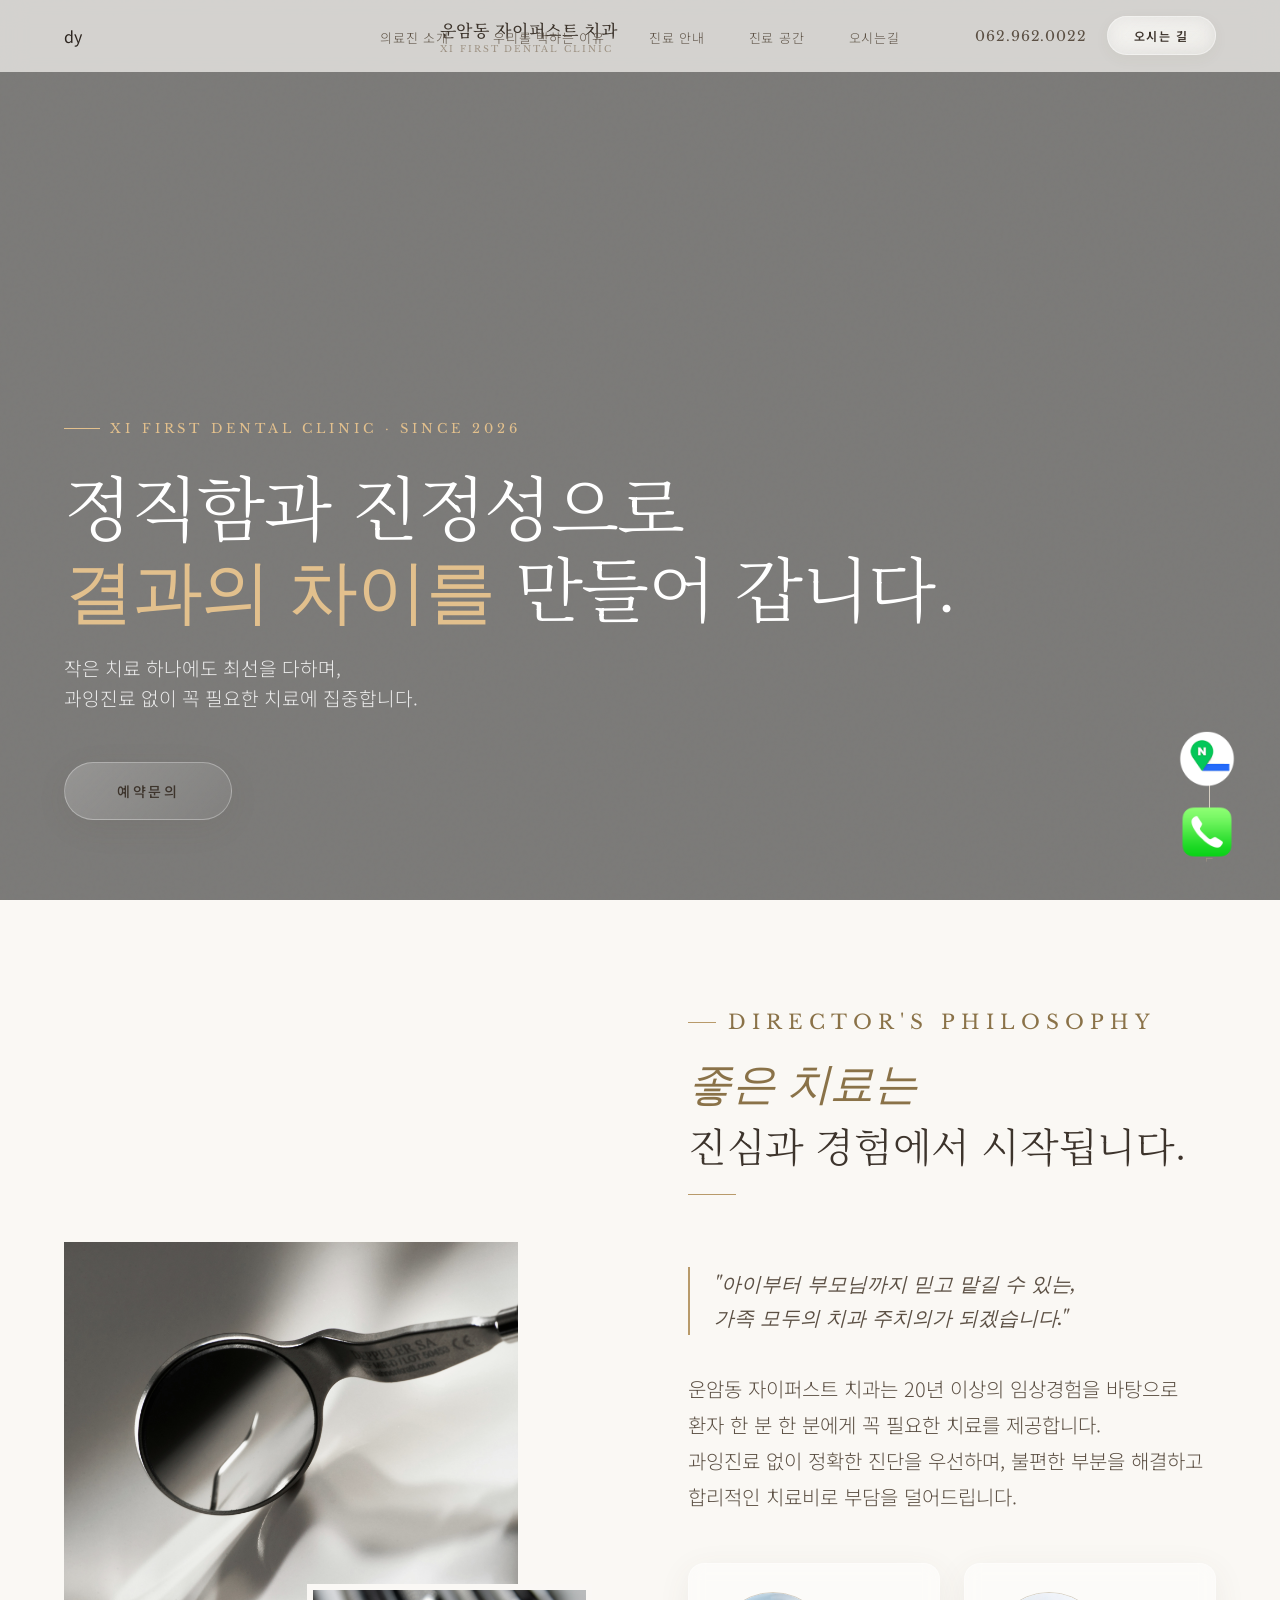
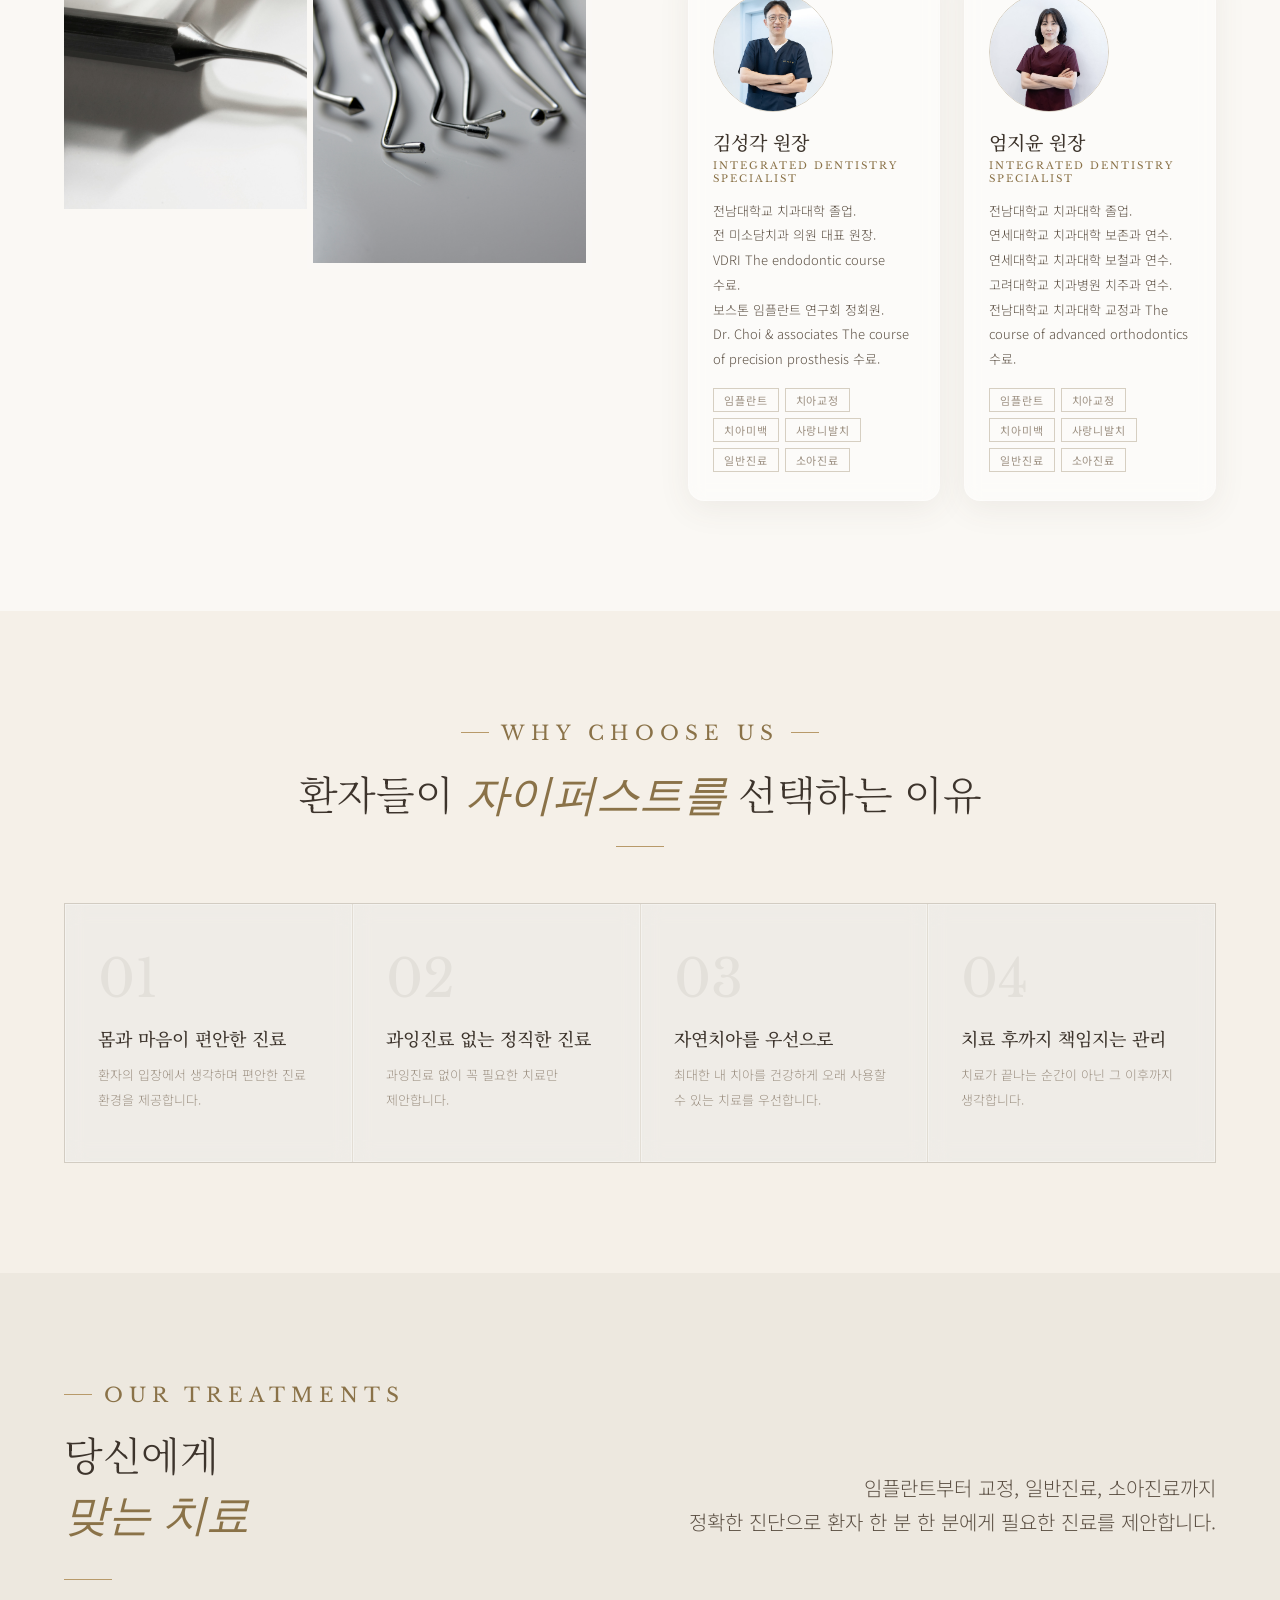
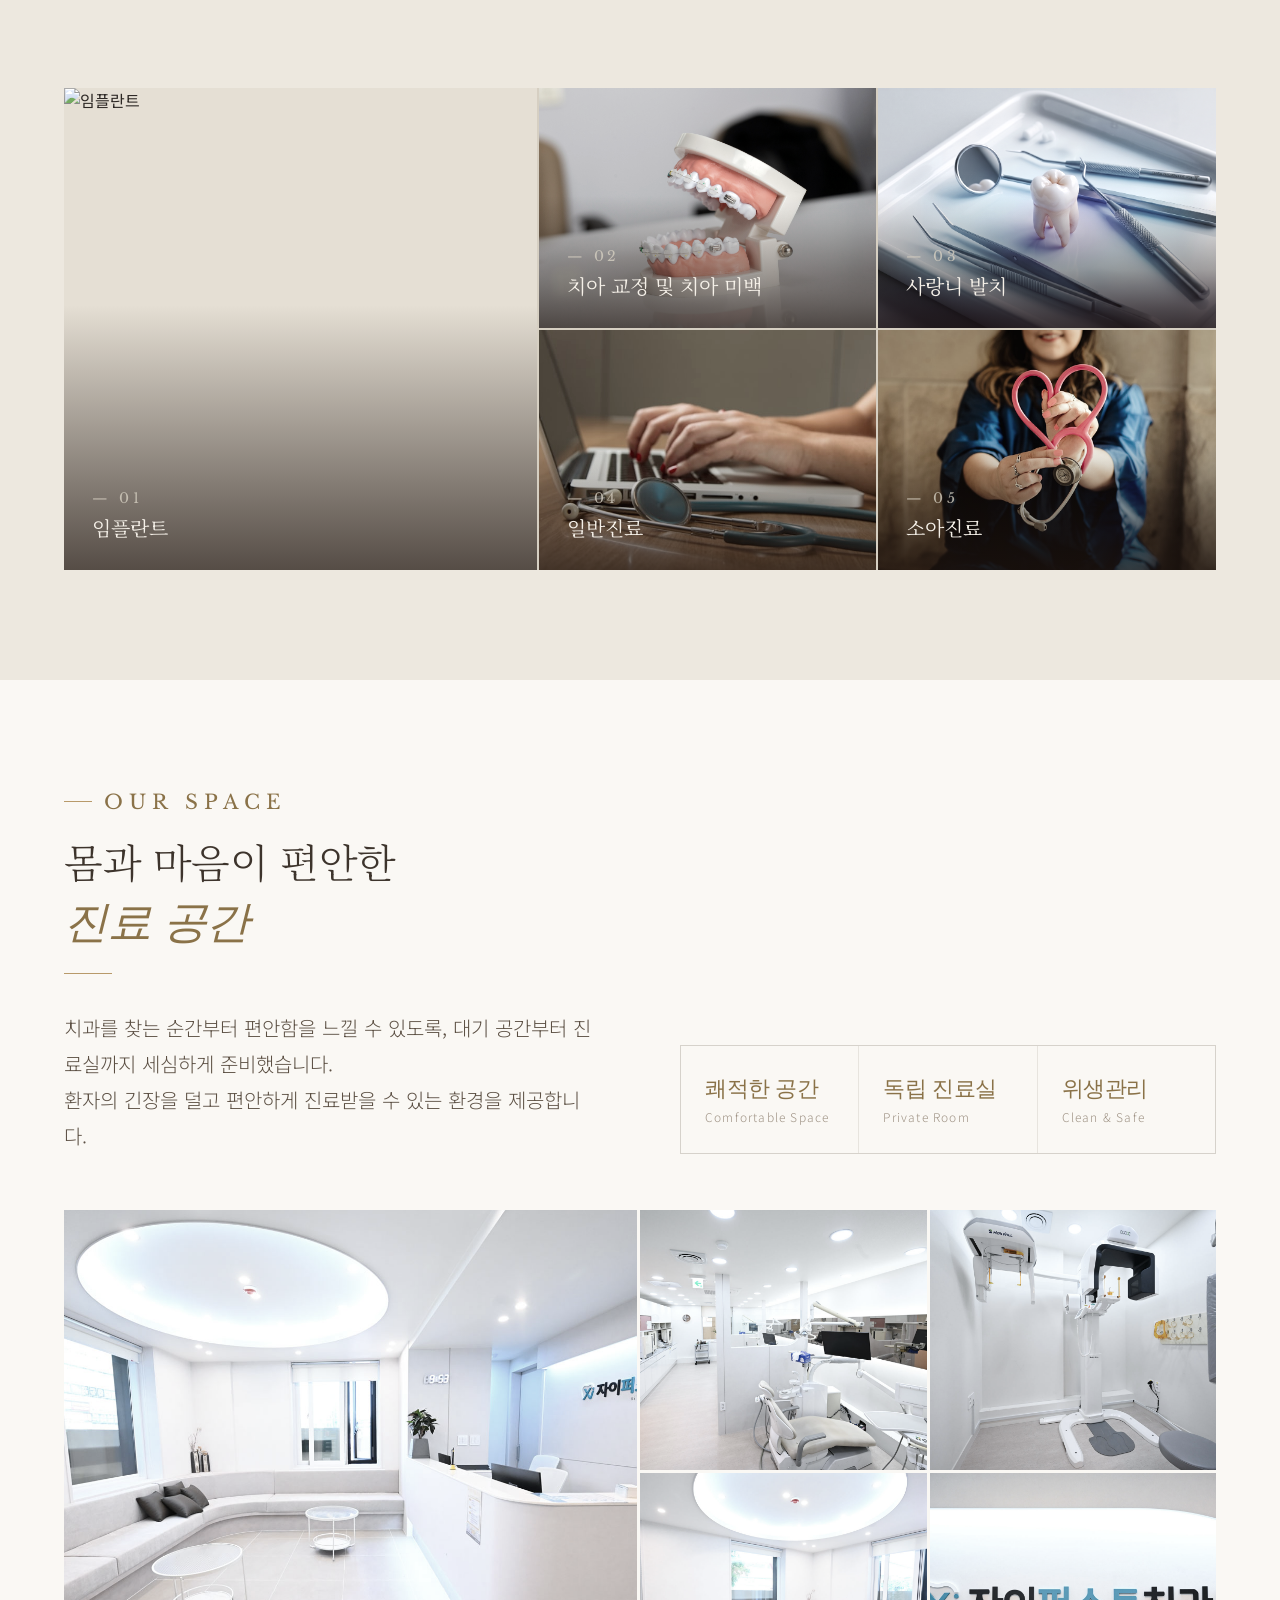
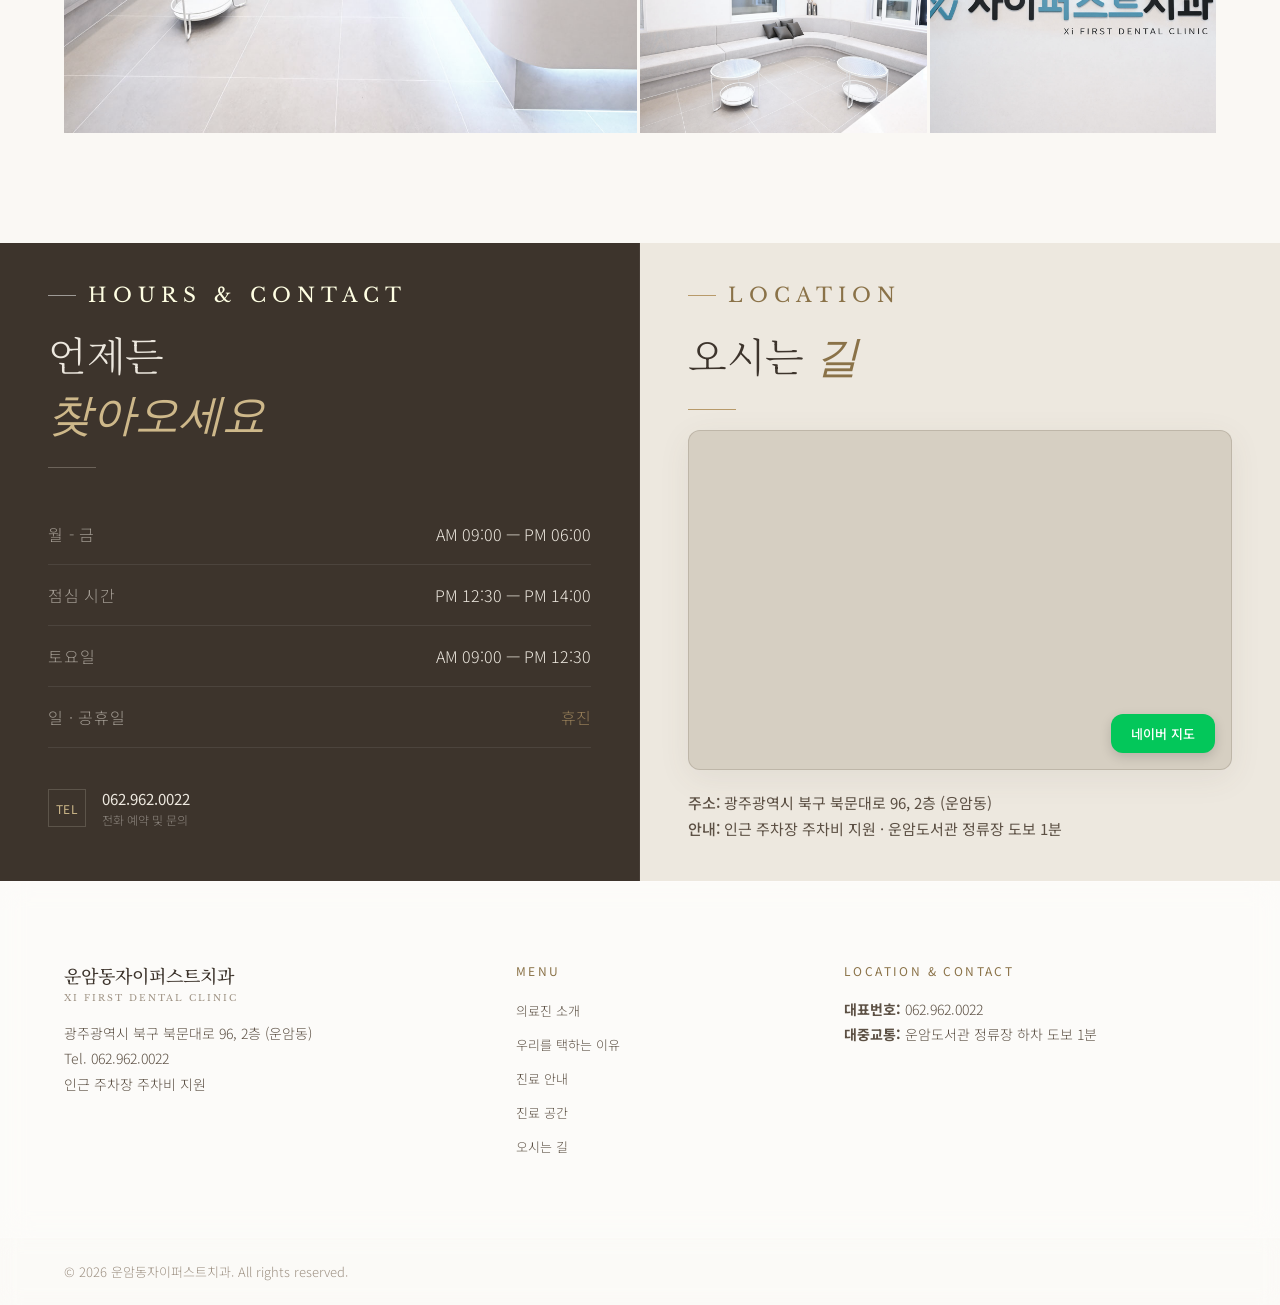
==== commit 4c86e338: "소유권 인증" ====
--- a/index.html
+++ b/index.html
@@ -7,11 +7,39 @@
 
 <!-- 소셜 미디어 공유 설정 (Open Graph) -->
 <meta property="og:type" content="website">
-<meta property="og:url" content="https://xifirstdentalclinic.netlify.app/"> <!-- 실제 웹사이트 주소로 수정하세요 -->
-<meta property="og:title" content="운암동 자이퍼스트 치과">
-<meta property="og:description" content="정직함과 진정성으로 결과의 차이를 만들어가는 운암동 자이퍼스트 치과입니다.">
-<meta property="og:image" content="img/place/5.jpg"> <!-- 썸네일로 쓸 이미지 경로 -->
-<meta name="description" content="운암동 자이퍼스트 치과 - 임플란트, 교정, 사랑니 발치, 일반진료 전문">
+<meta property="og:url" content="https://xifirstdental.co.kr/">
+<meta property="og:title" content="운암동 자이퍼스트 치과 | 정직하고 진성성 있는 진료">
+<meta property="og:description" content="광주 운암동 위치, 20년 임상경험 의료진. 임플란트, 교정, 사랑니 발치, 과잉진료 없는 정직한 치과입니다.">
+<meta property="og:image" content="https://xifirstdental.co.kr/img/place/5.jpg"> <!-- 썸네일로 쓸 이미지 경로 (절대경로) -->
+<meta name="description" content="운암동 자이퍼스트 치과 - 광주 북구 운암동 임플란트, 치아교정, 사랑니 발치, 소아진료. 20년 경험 의료진의 정직한 진료를 약속합니다.">
+<meta name="keywords" content="운암동 치과, 광주 북구 치과, 운암동 임플란트, 운암동 교정치과, 자이퍼스트치과">
+<link rel="canonical" href="https://xifirstdental.co.kr/">
+
+<!-- 구글/네이버 로컬 비즈니스 구조화 데이터 (JSON-LD) -->
+<script type="application/ld+json">
+{
+  "@context": "https://schema.org",
+  "@type": "Dentist",
+  "name": "운암동 자이퍼스트 치과",
+  "image": "https://xifirstdental.co.kr/img/place/5.jpg",
+  "@id": "https://xifirstdental.co.kr/",
+  "url": "https://xifirstdental.co.kr/",
+  "telephone": "062-962-0022",
+  "address": {
+    "@type": "PostalAddress",
+    "streetAddress": "북문대로 96, 2층",
+    "addressLocality": "광주광역시",
+    "addressRegion": "북구",
+    "postalCode": "61156",
+    "addressCountry": "KR"
+  },
+  "openingHoursSpecification": [
+    { "@type": "OpeningHoursSpecification", "dayOfWeek": ["Monday", "Tuesday", "Wednesday", "Thursday", "Friday"], "opens": "09:00", "closes": "18:00" },
+    { "@type": "OpeningHoursSpecification", "dayOfWeek": "Saturday", "opens": "09:00", "closes": "12:30" }
+  ],
+  "description": "광주 운암동에 위치한 정직한 치과, 자이퍼스트 치과입니다."
+}
+</script>
 
 <link rel="preconnect" href="https://fonts.googleapis.com">
 <link rel="preconnect" href="https://fonts.gstatic.com" crossorigin>
@@ -36,7 +64,7 @@
 </div>
 
 <!-- NAV -->
-<nav id="nav">
+<nav id="nav">dy
   <a class="nav-logo" href="#hero">
     <span class="nav-logo-kr">운암동 자이퍼스트 치과</span>
     <span class="nav-logo-en">Xi First Dental Clinic</span>
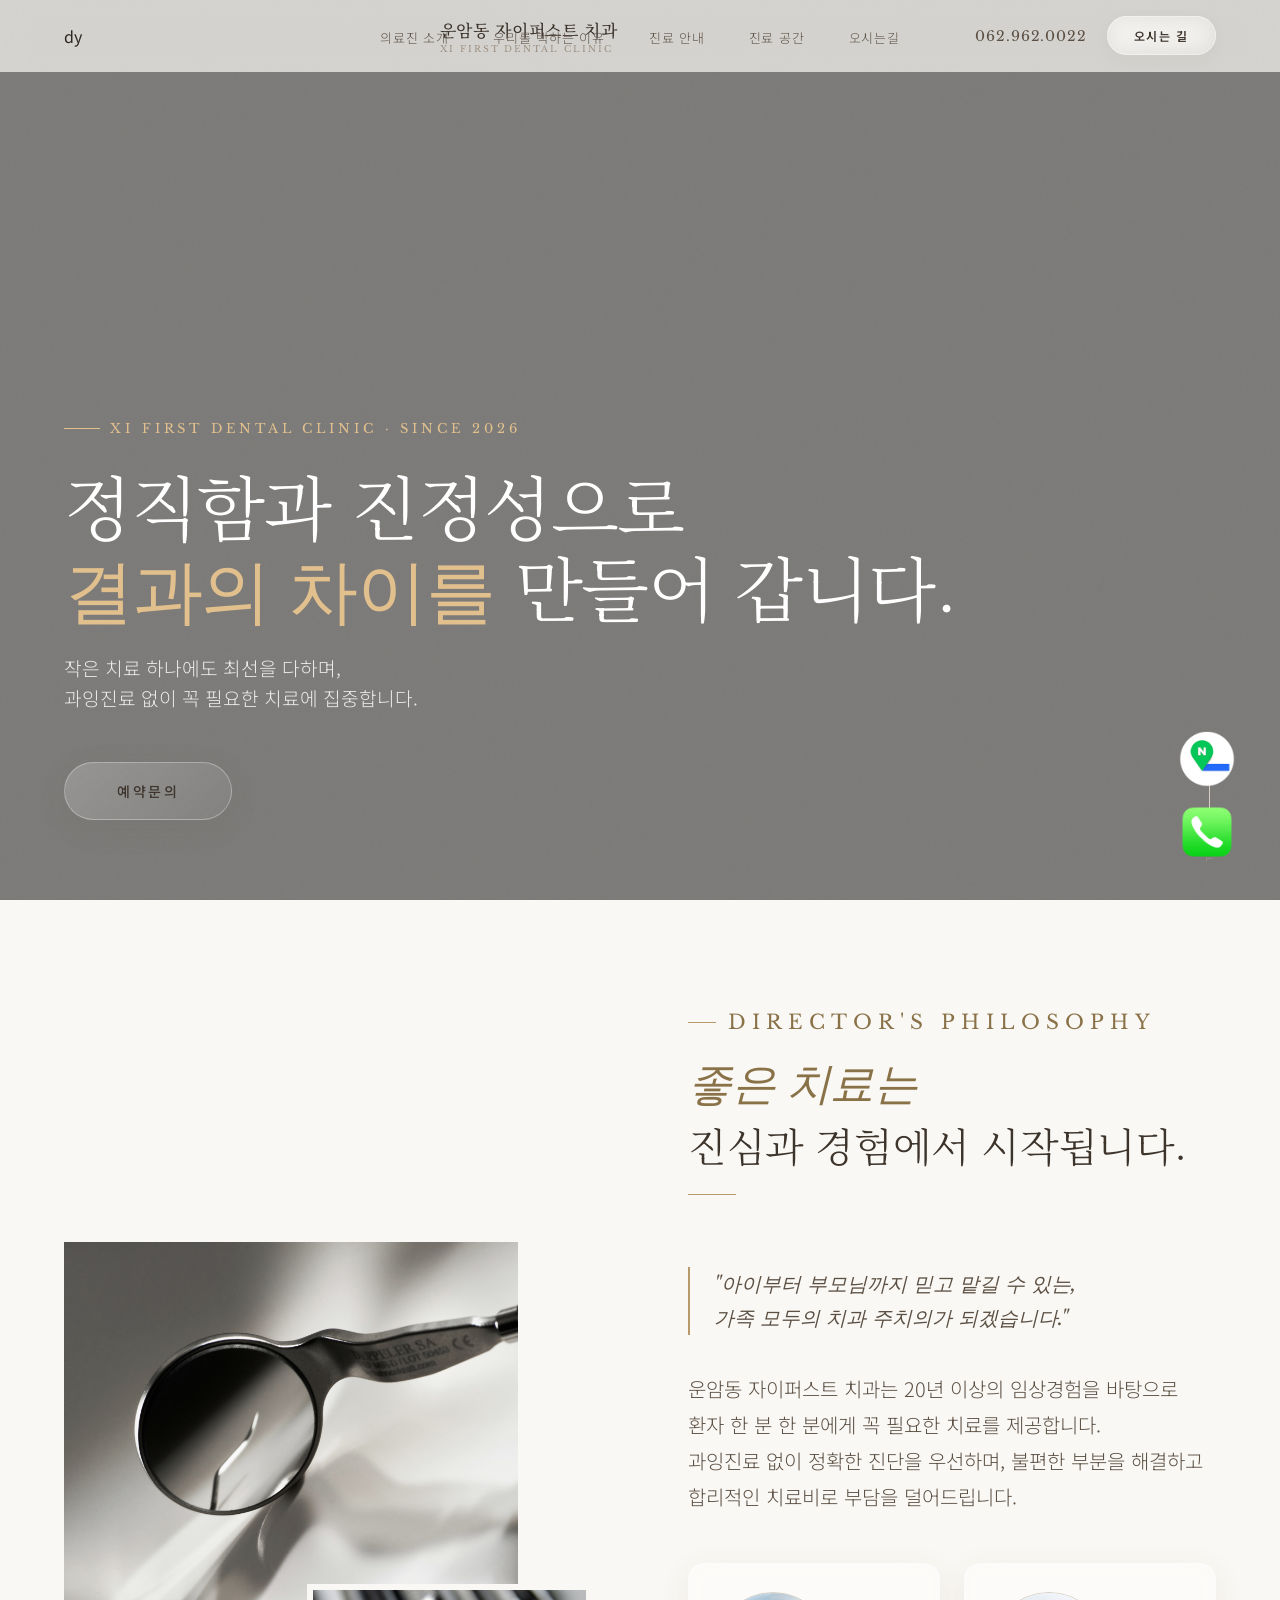
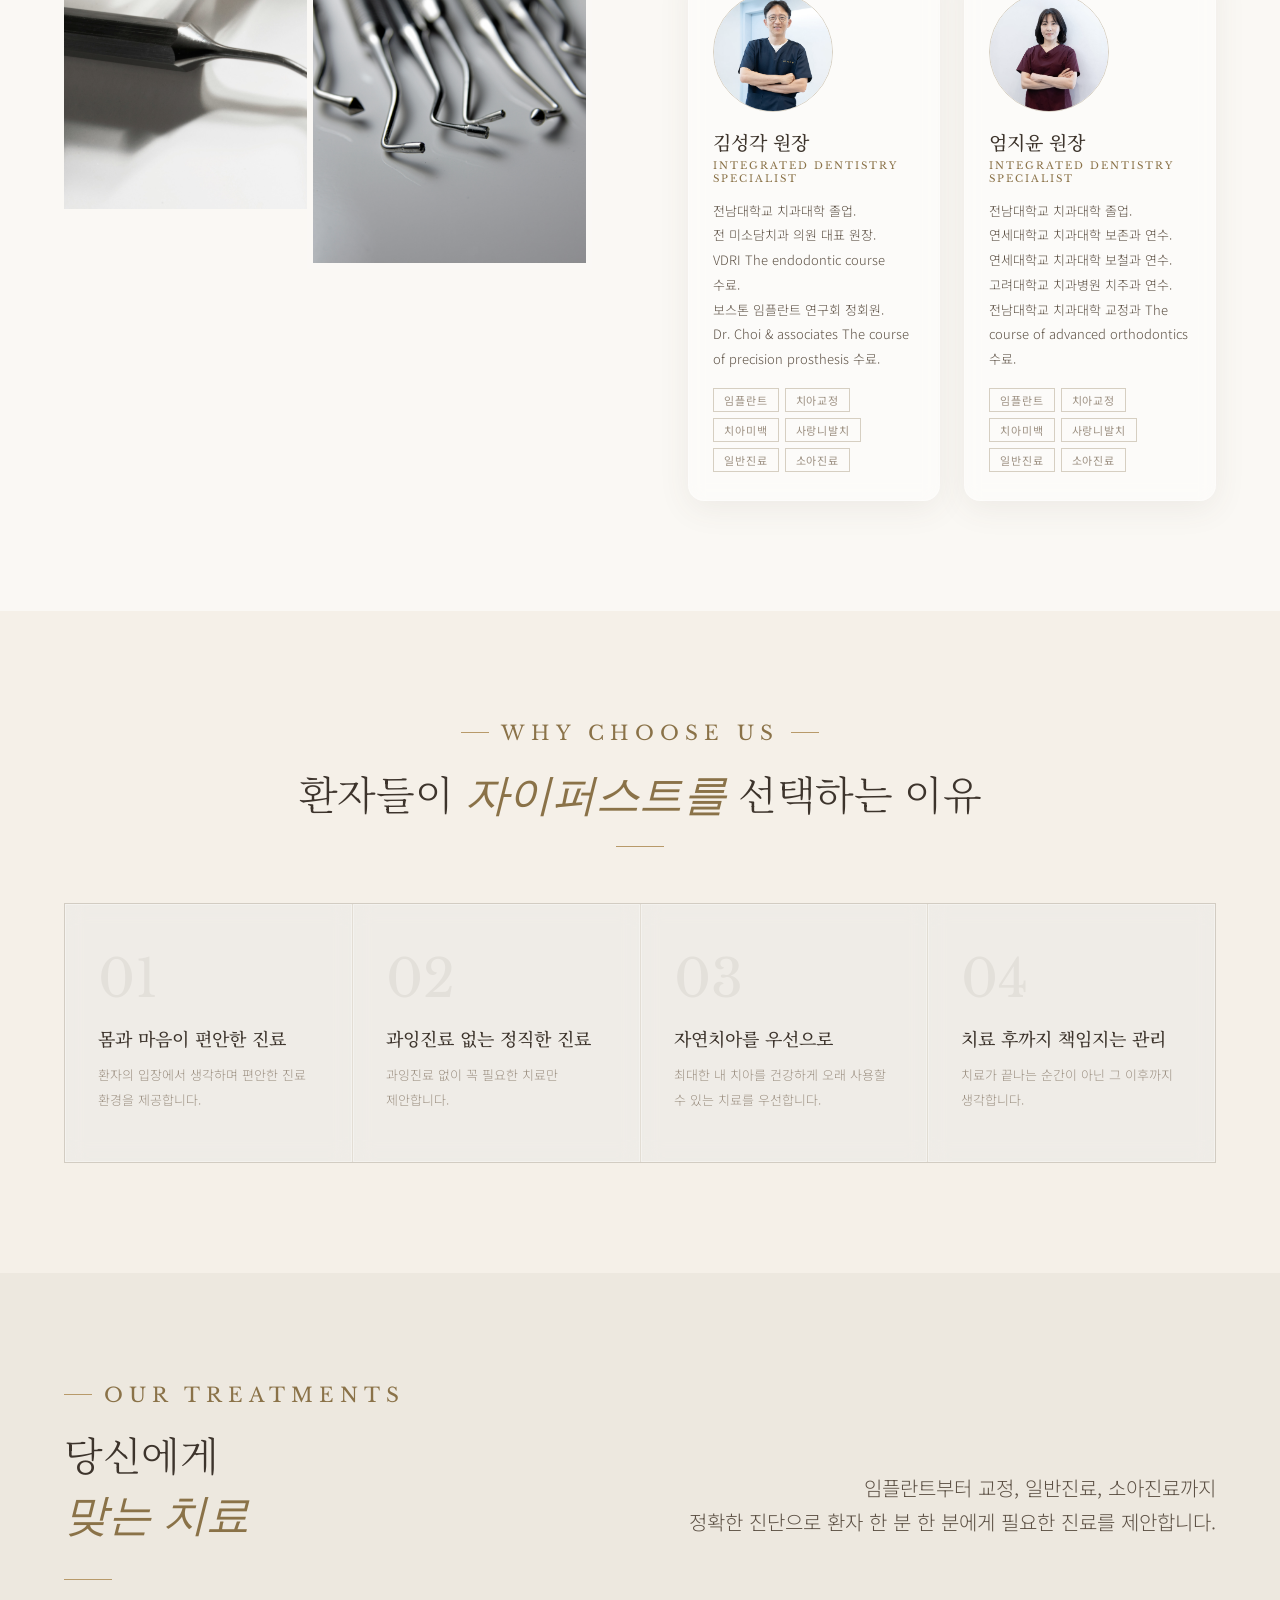
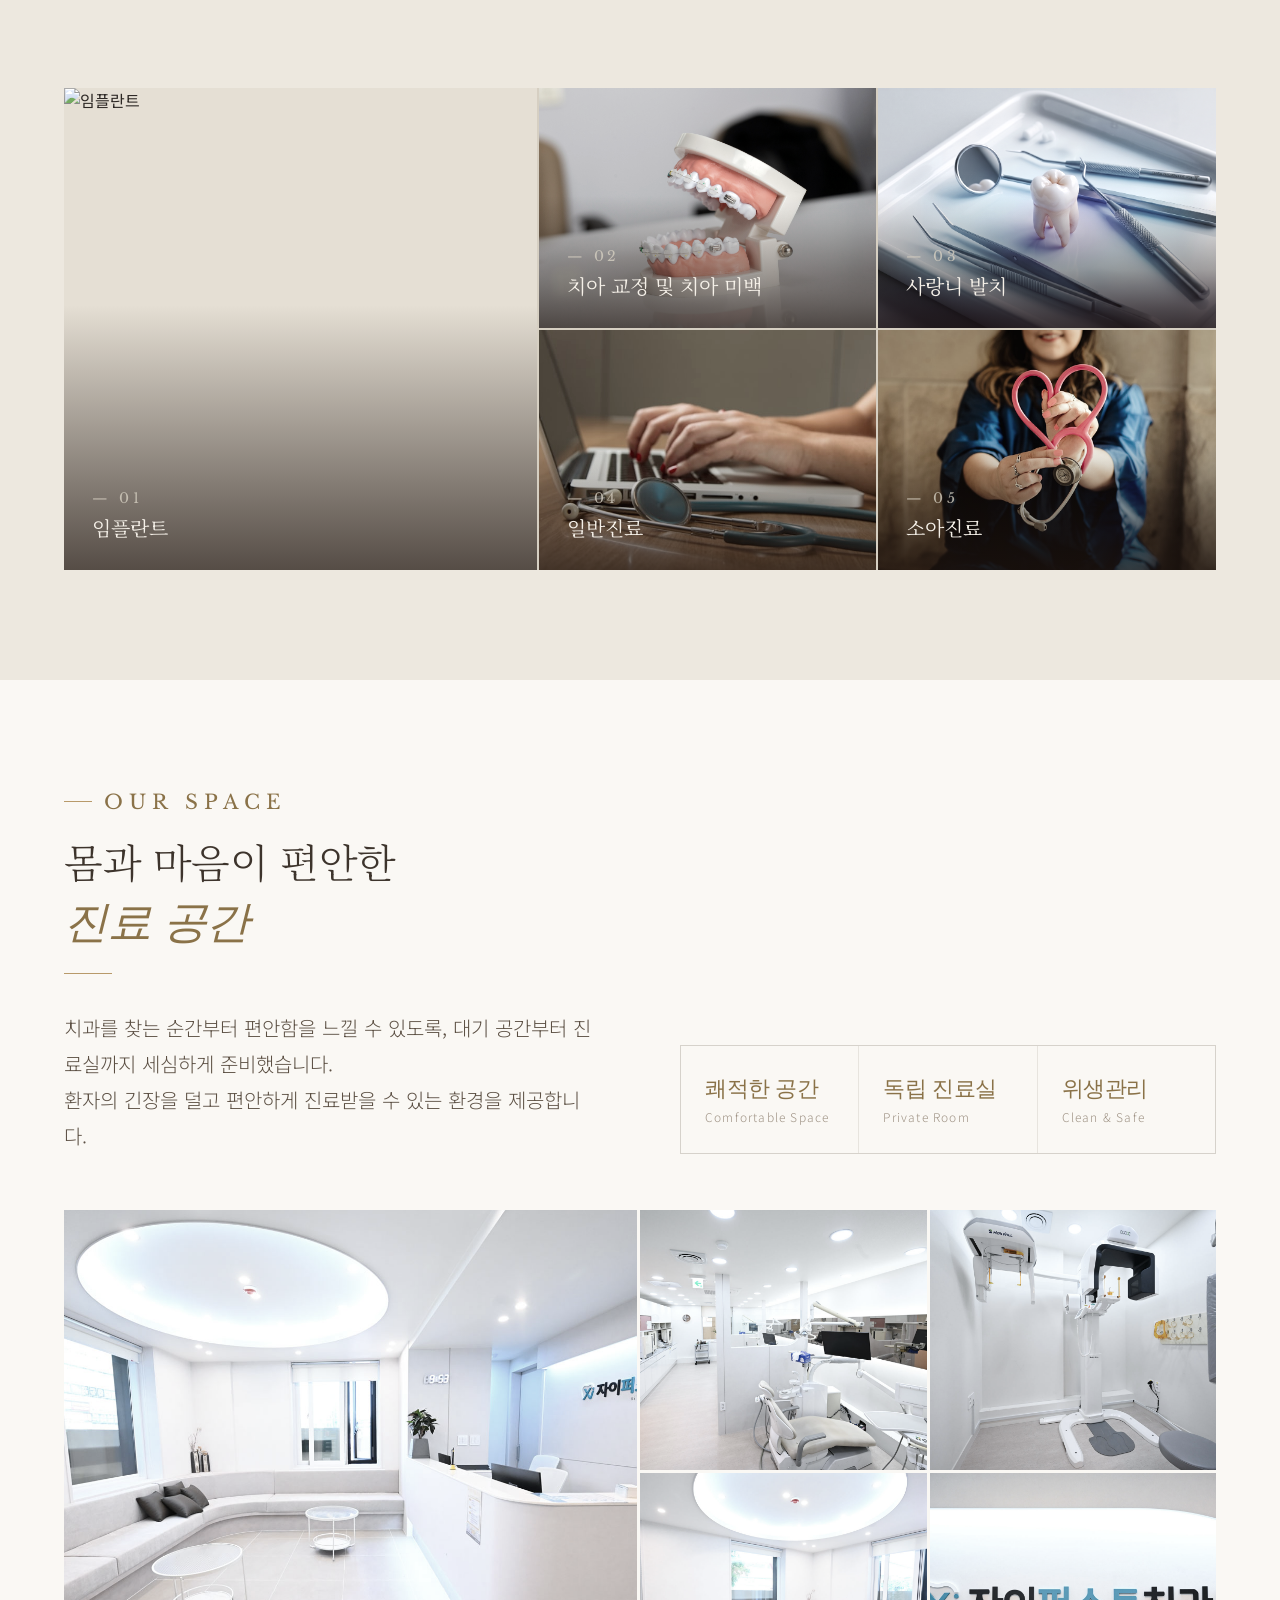
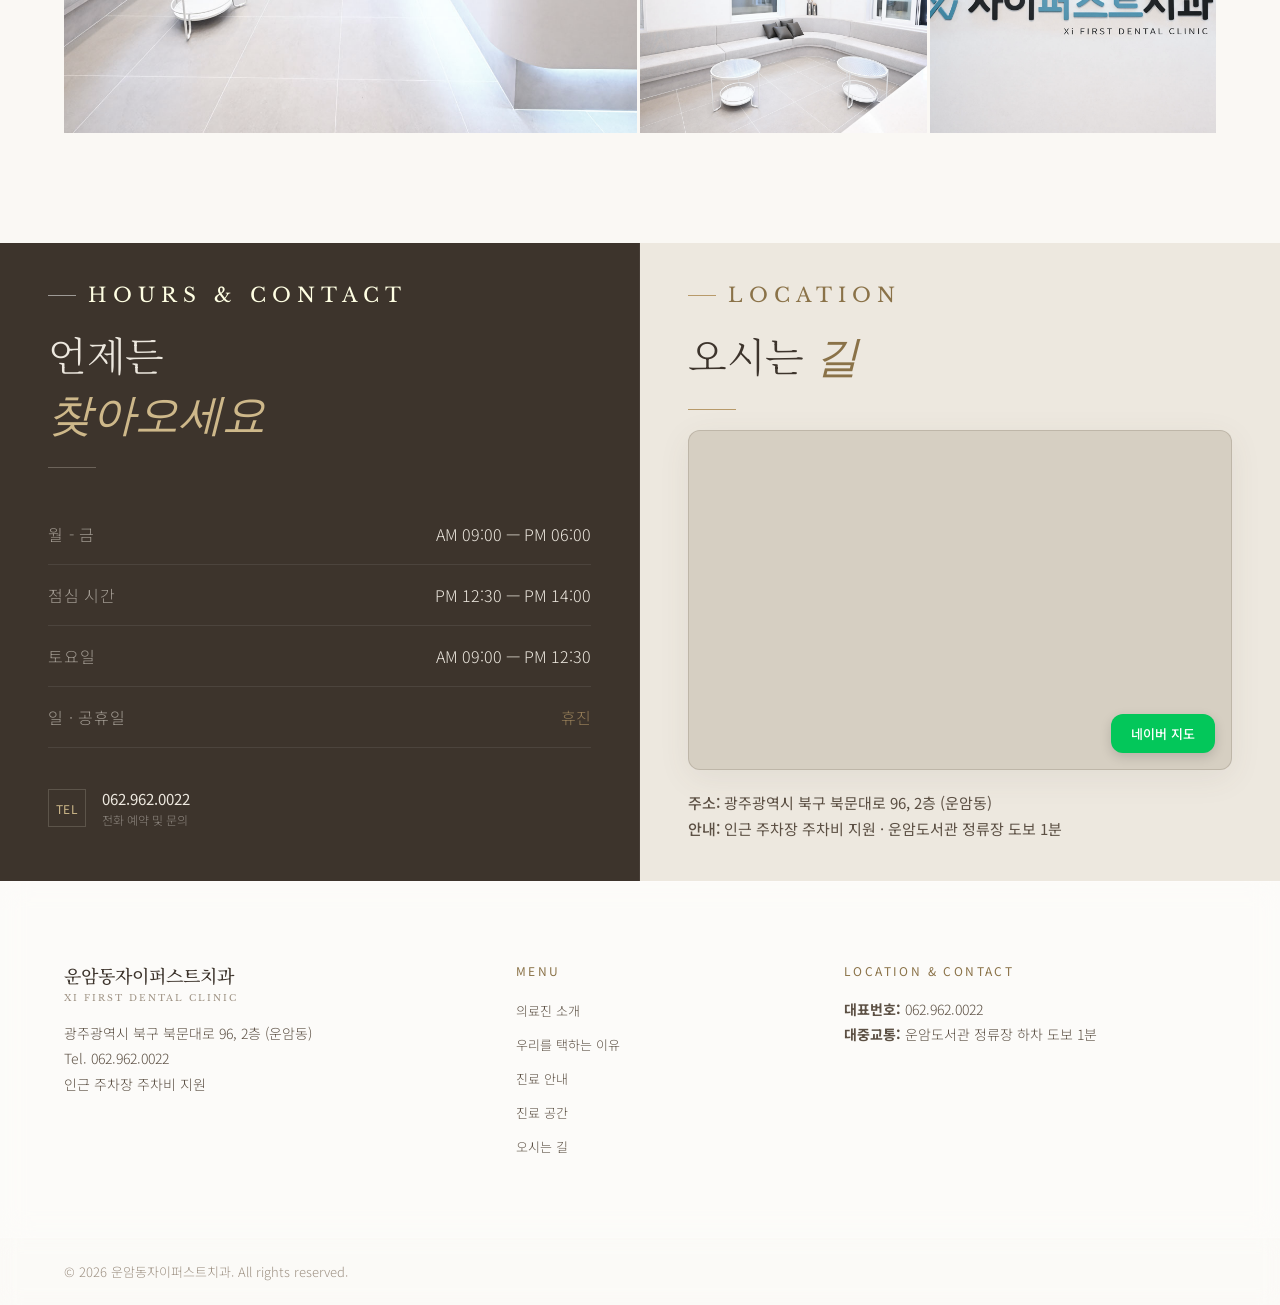
==== commit c759aa86: "seo설정" ====
--- a/index.html
+++ b/index.html
@@ -3,7 +3,7 @@
 <head>
 <meta charset="UTF-8">
 <meta name="viewport" content="width=device-width, initial-scale=1.0">
-<title>운암동자이퍼스트치과 — Unam-dong Xi First Dental Clinic</title>
+<title>운암동 자이퍼스트 치과 | 정직하고 진정성 있는 진료</title>
 
 <!-- 소셜 미디어 공유 설정 (Open Graph) -->
 <meta property="og:type" content="website">
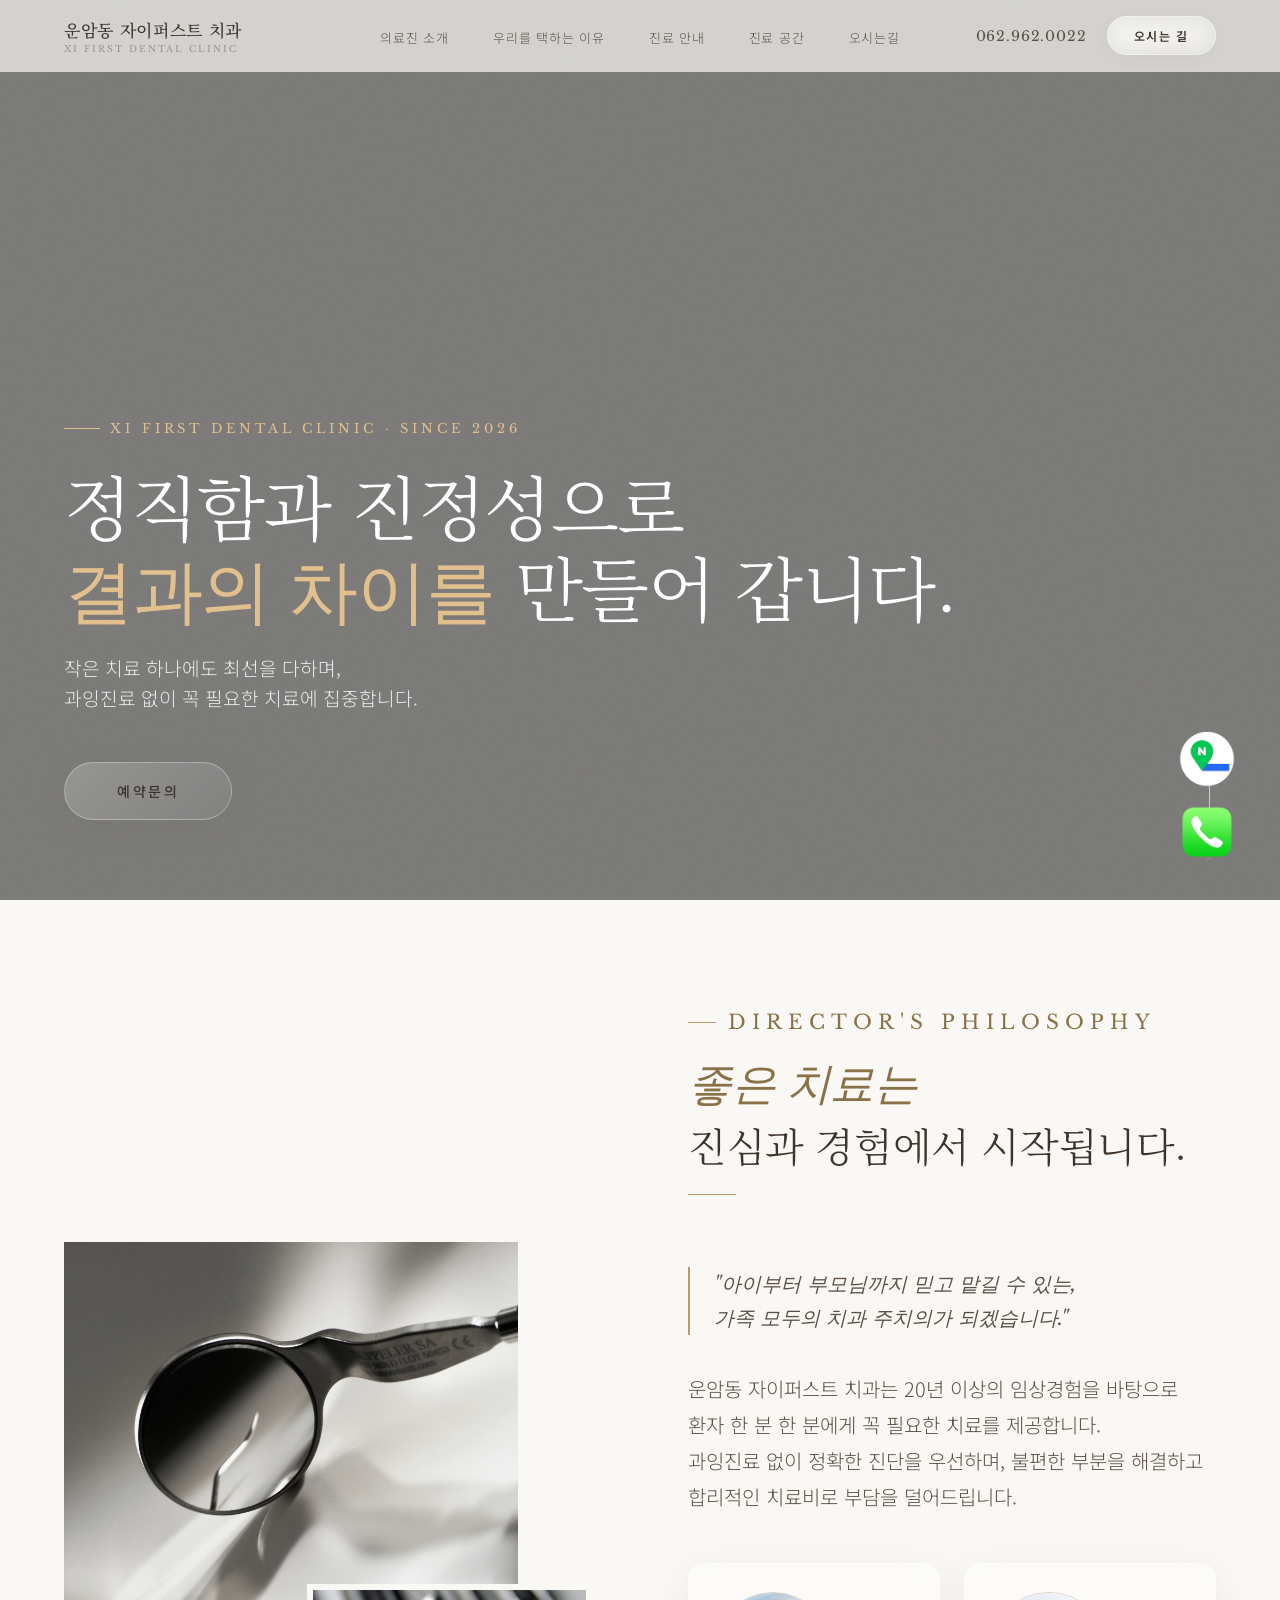
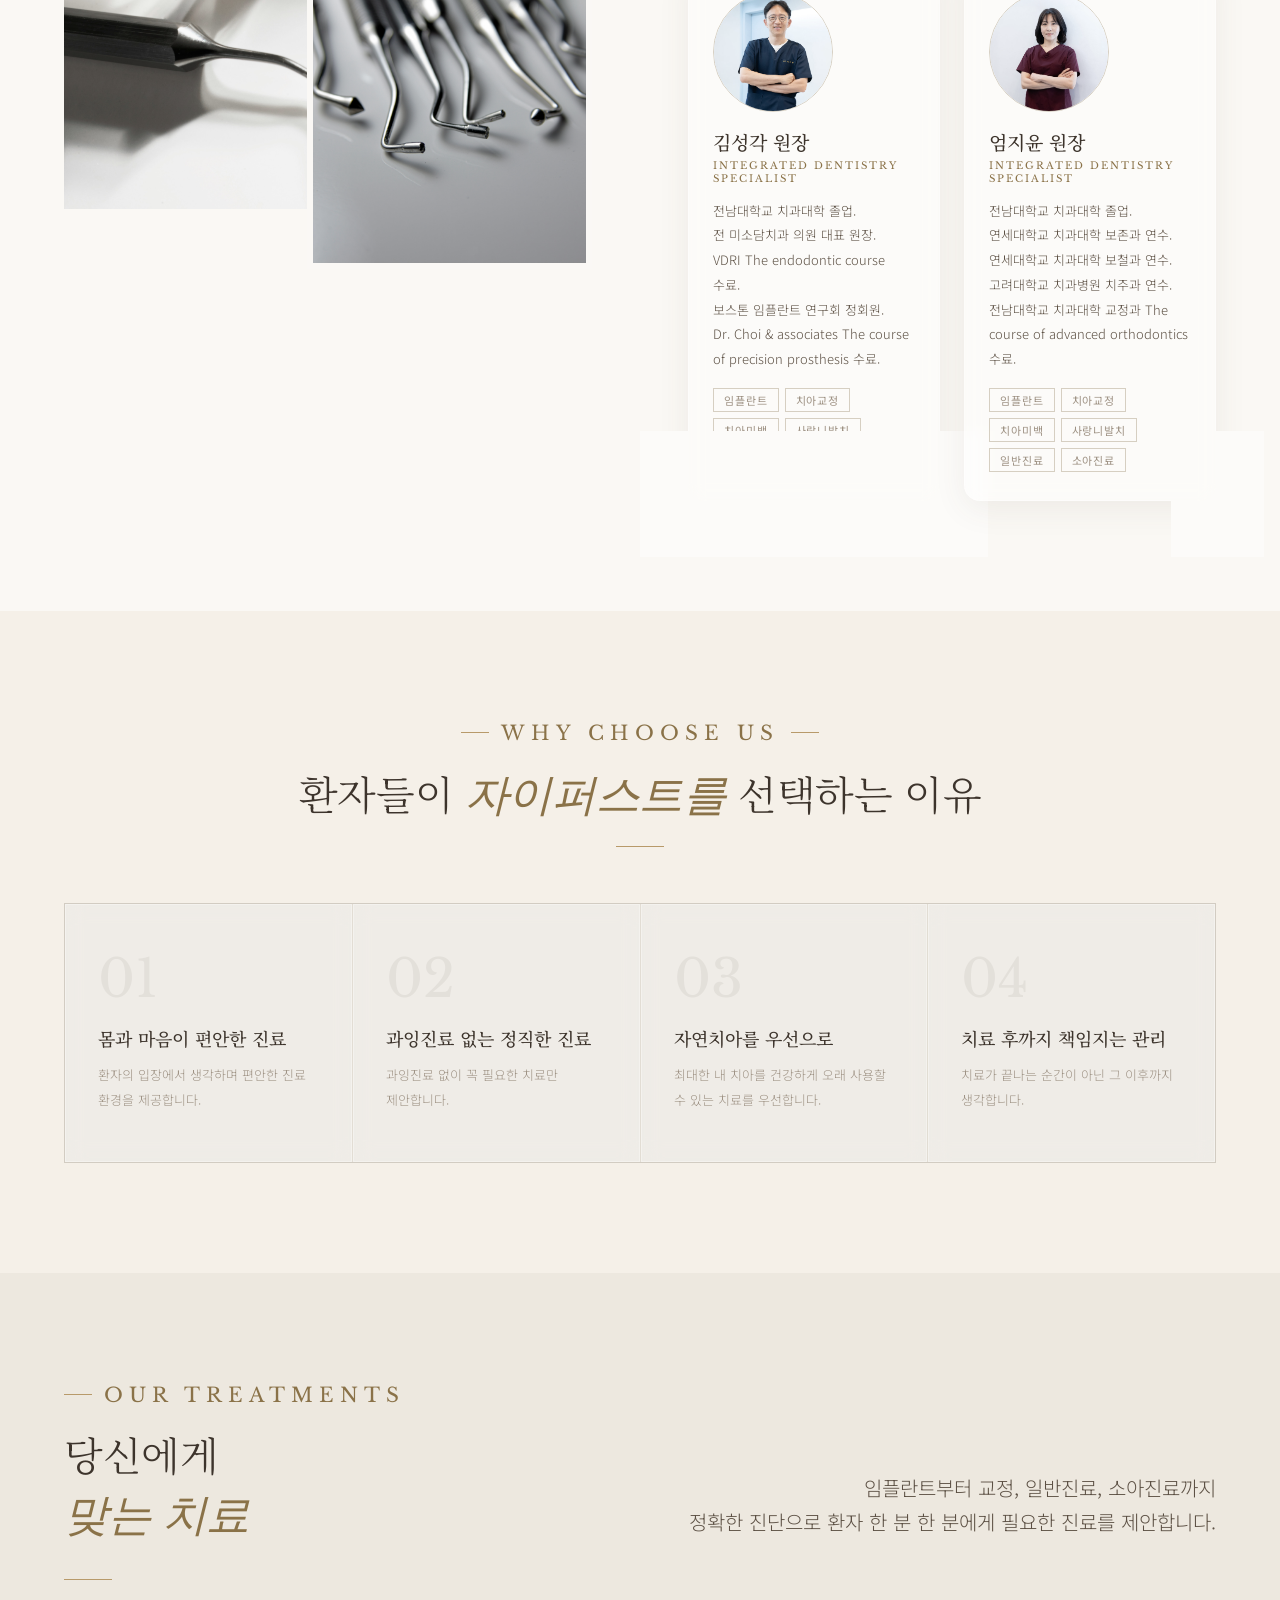
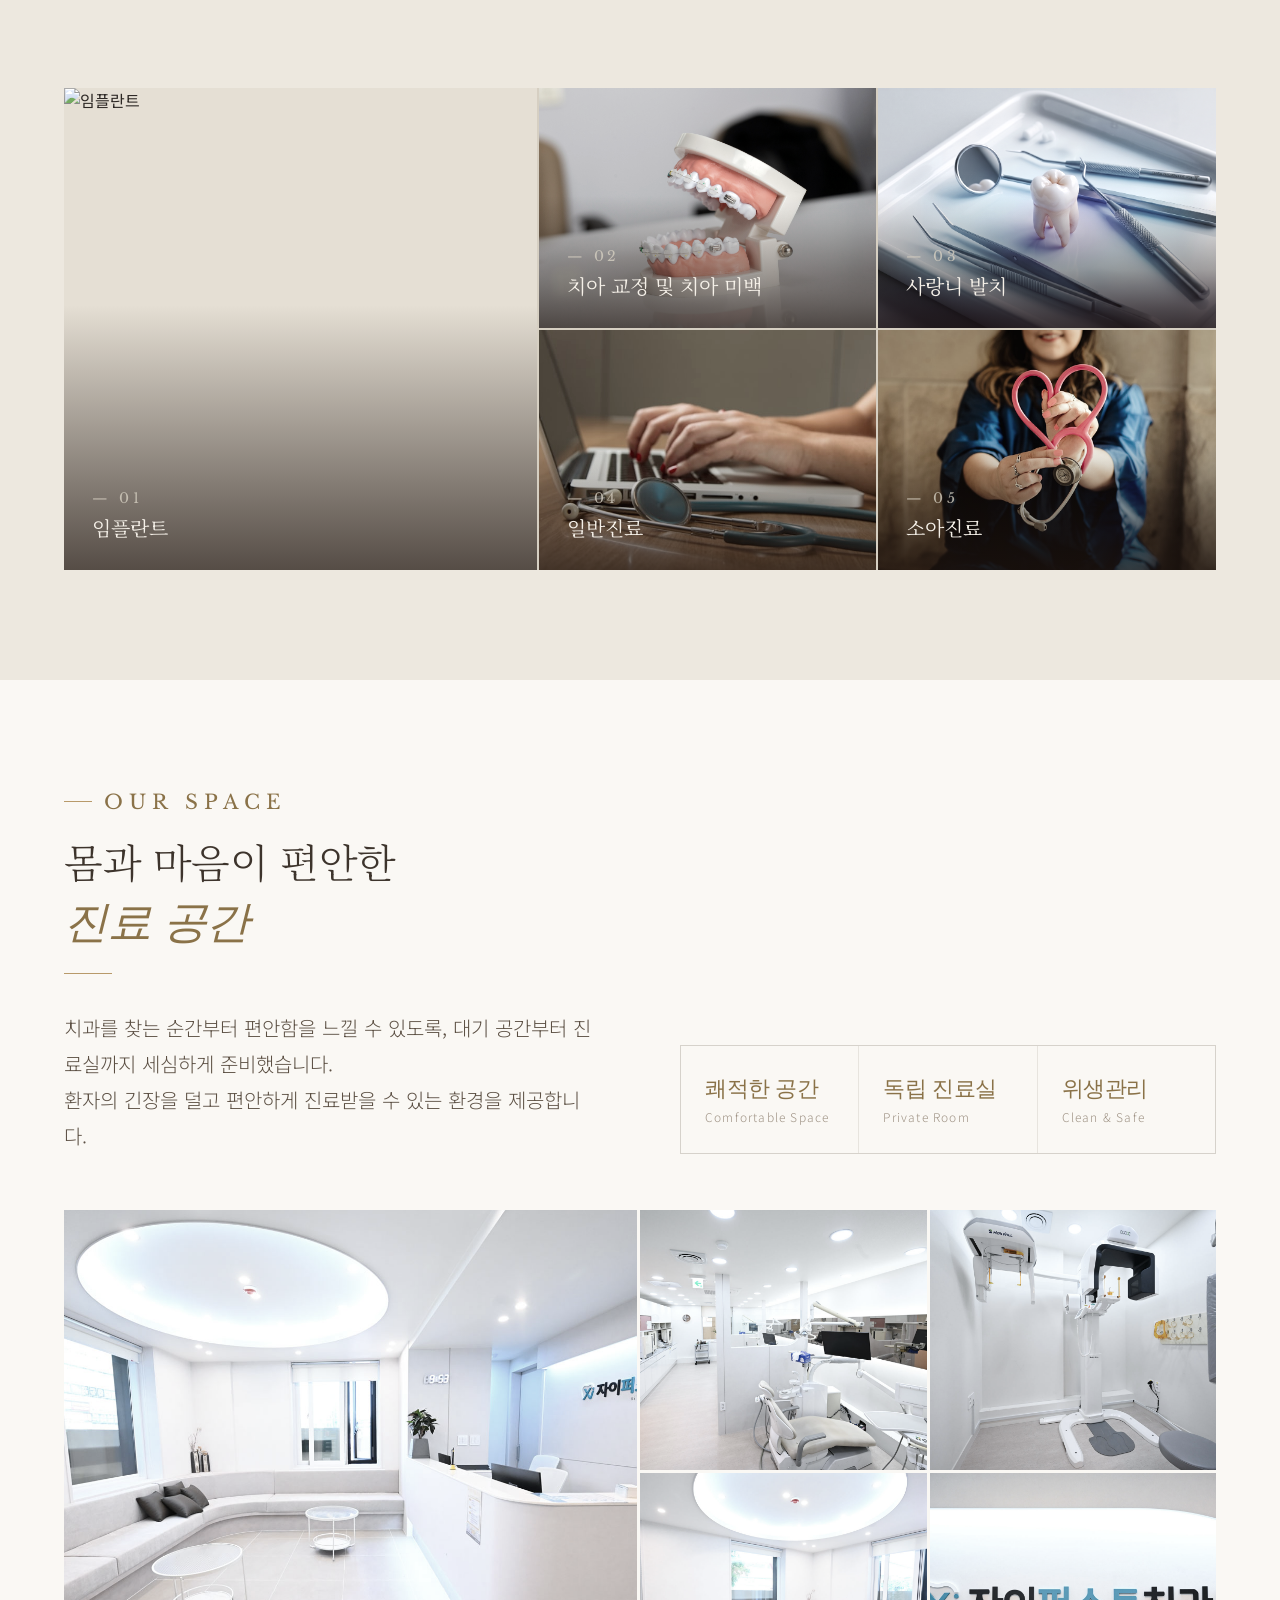
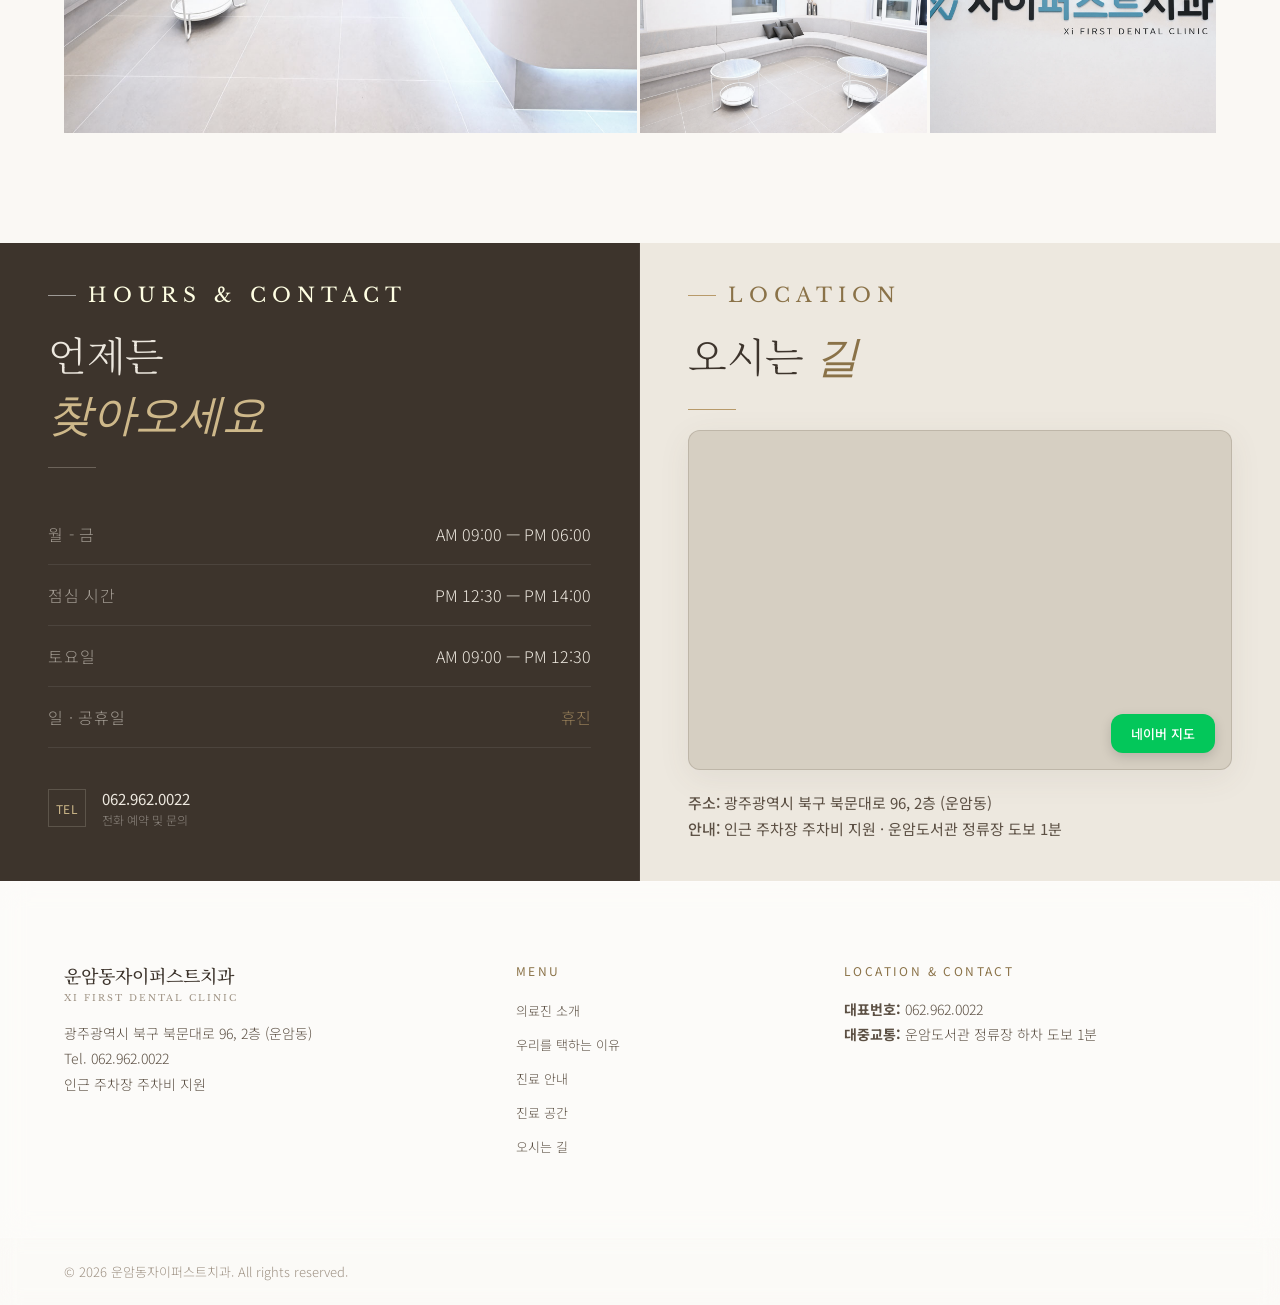
==== commit 11bf2de9: "네비 수정" ====
--- a/index.html
+++ b/index.html
@@ -64,7 +64,7 @@
 </div>
 
 <!-- NAV -->
-<nav id="nav">dy
+<nav id="nav">
   <a class="nav-logo" href="#hero">
     <span class="nav-logo-kr">운암동 자이퍼스트 치과</span>
     <span class="nav-logo-en">Xi First Dental Clinic</span>
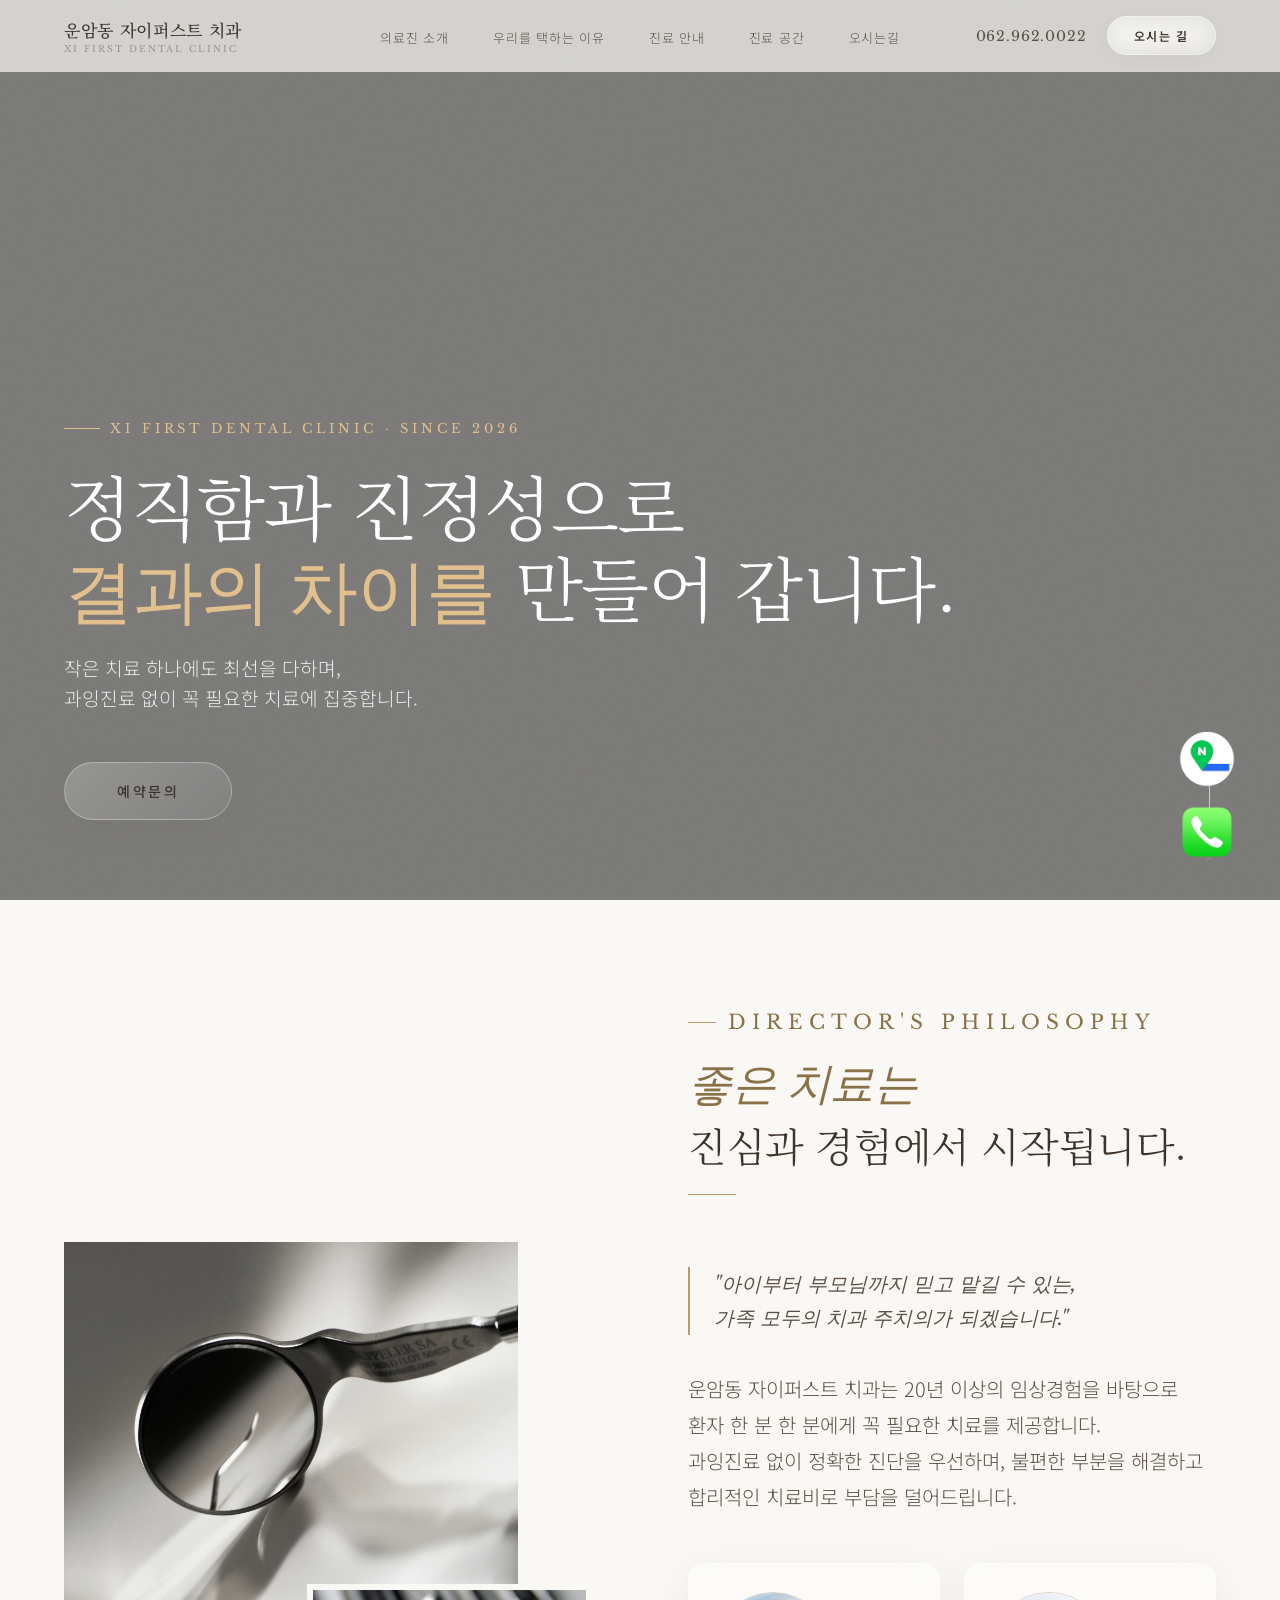
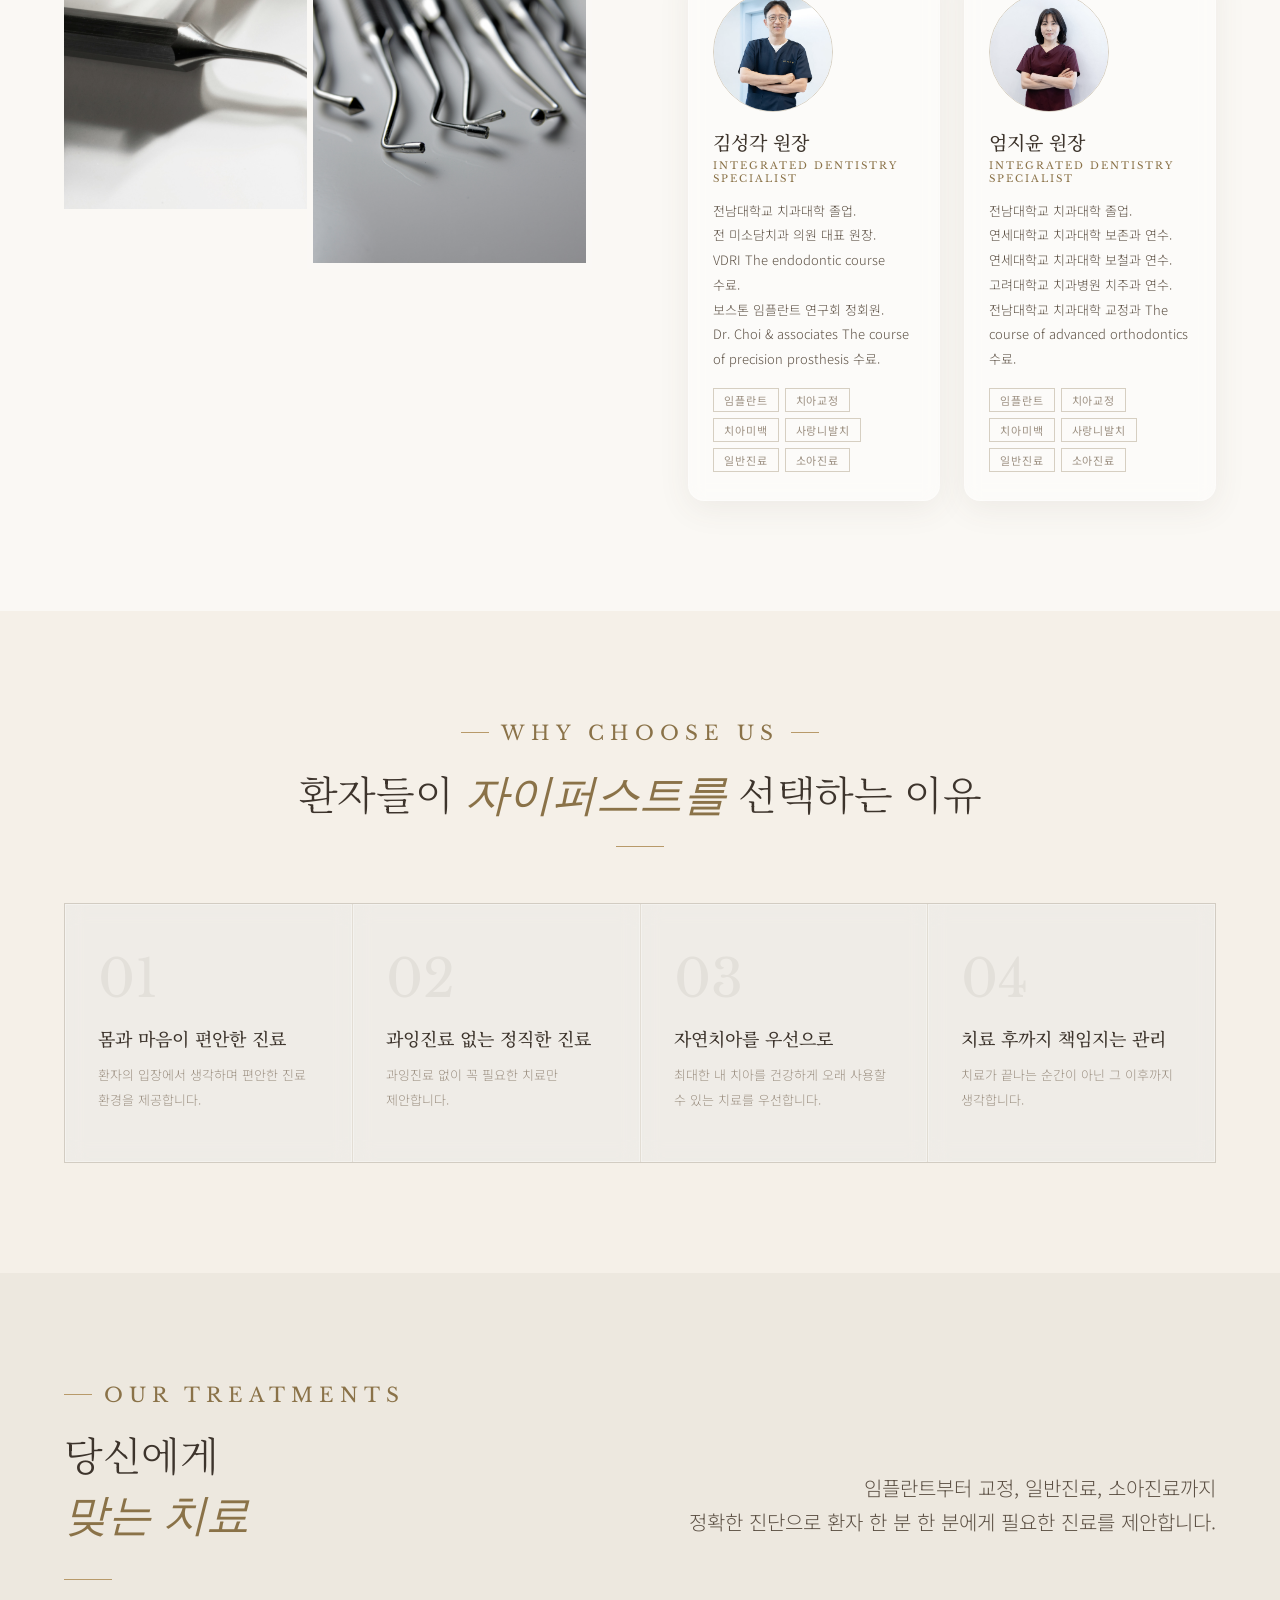
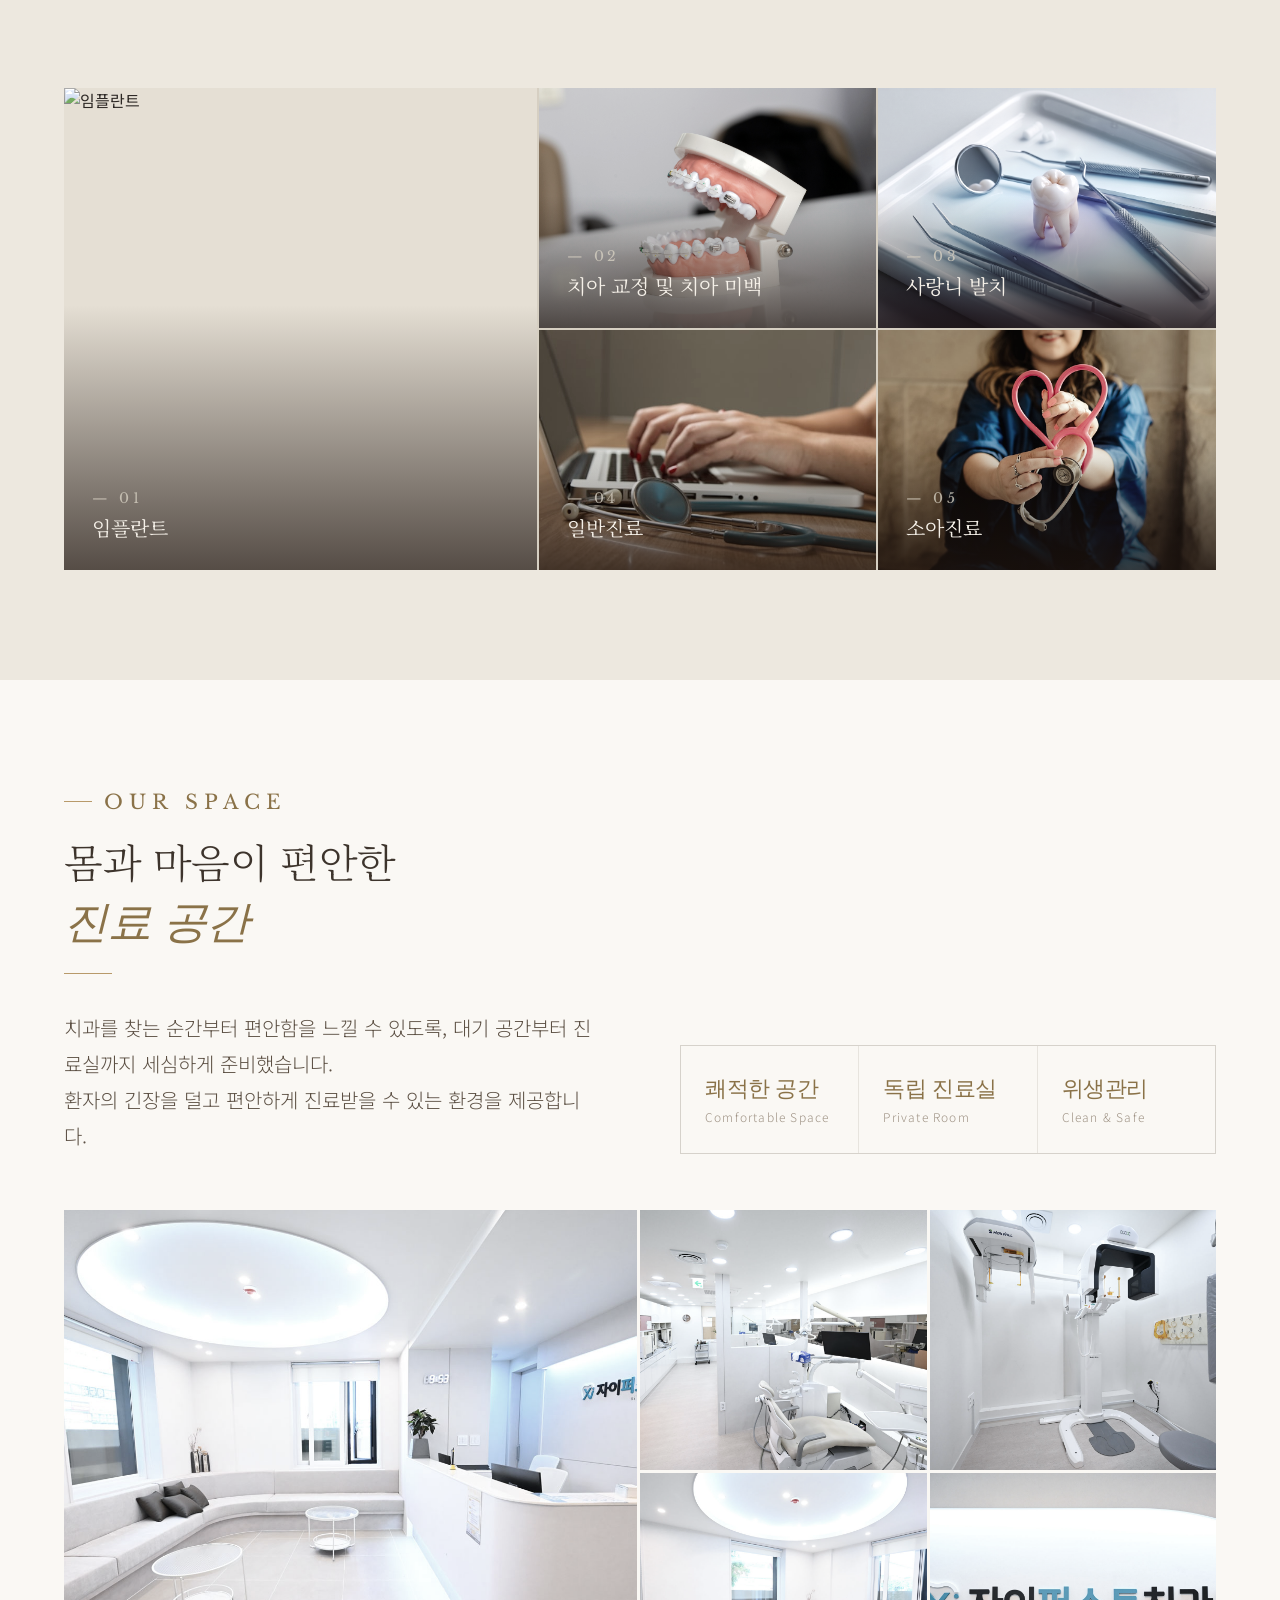
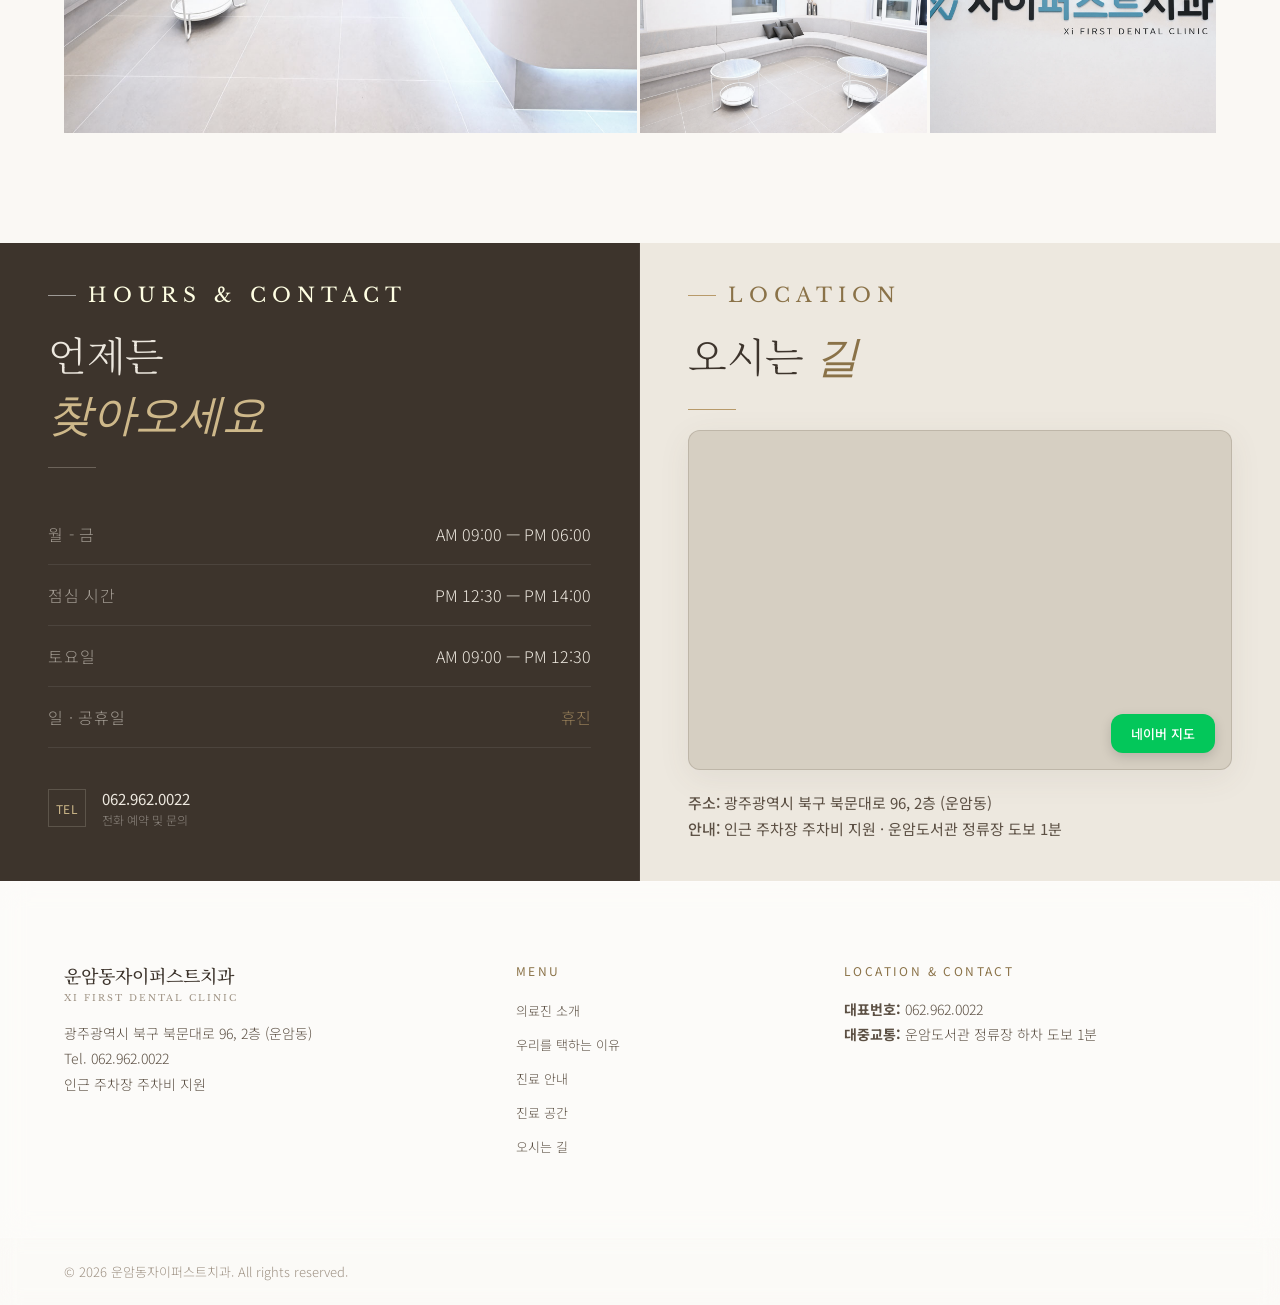
==== commit bedb4fb9: "패비콘 적용" ====
--- a/index.html
+++ b/index.html
@@ -4,6 +4,10 @@
 <meta charset="UTF-8">
 <meta name="viewport" content="width=device-width, initial-scale=1.0">
 <title>운암동 자이퍼스트 치과 | 정직하고 진정성 있는 진료</title>
+
+<!-- 파비콘 설정 -->
+<link rel="icon" href="img/64.png" type="image/png">
+<link rel="apple-touch-icon" href="img/180.png">
 
 <!-- 소셜 미디어 공유 설정 (Open Graph) -->
 <meta property="og:type" content="website">
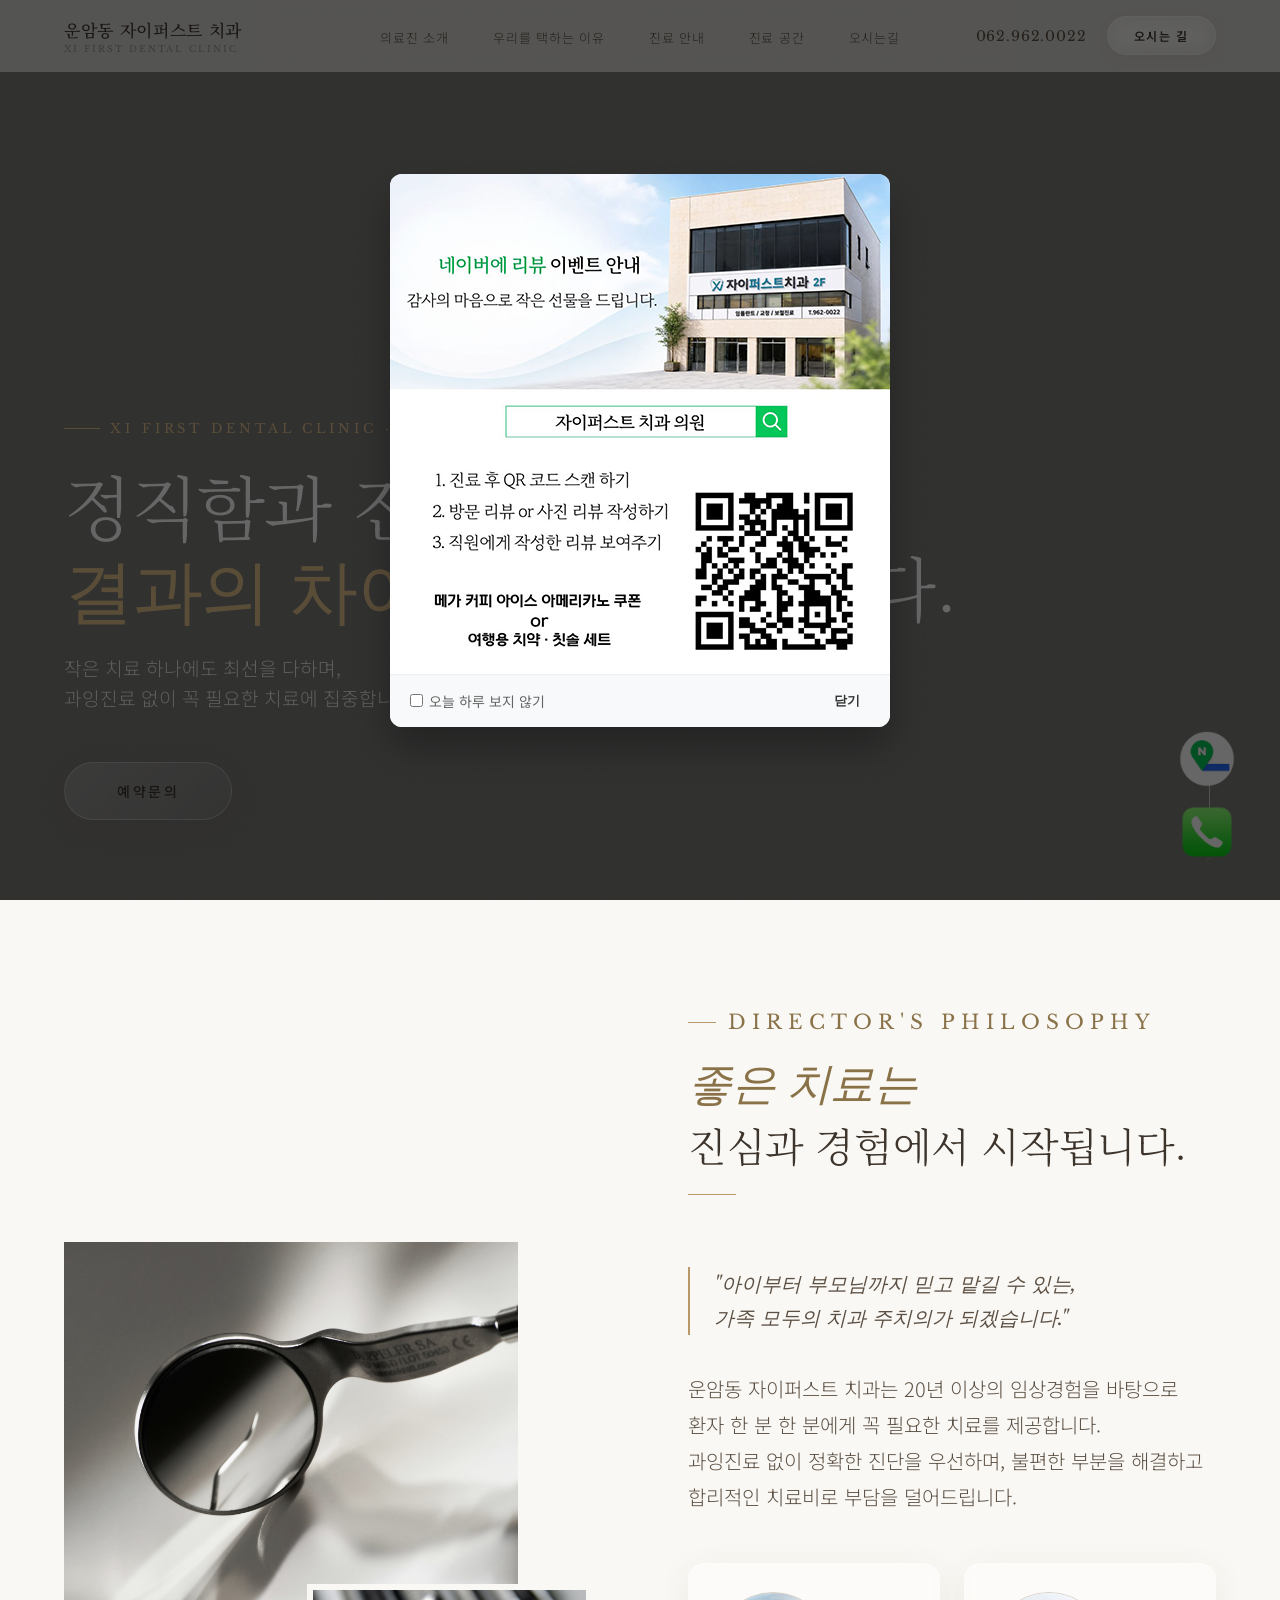
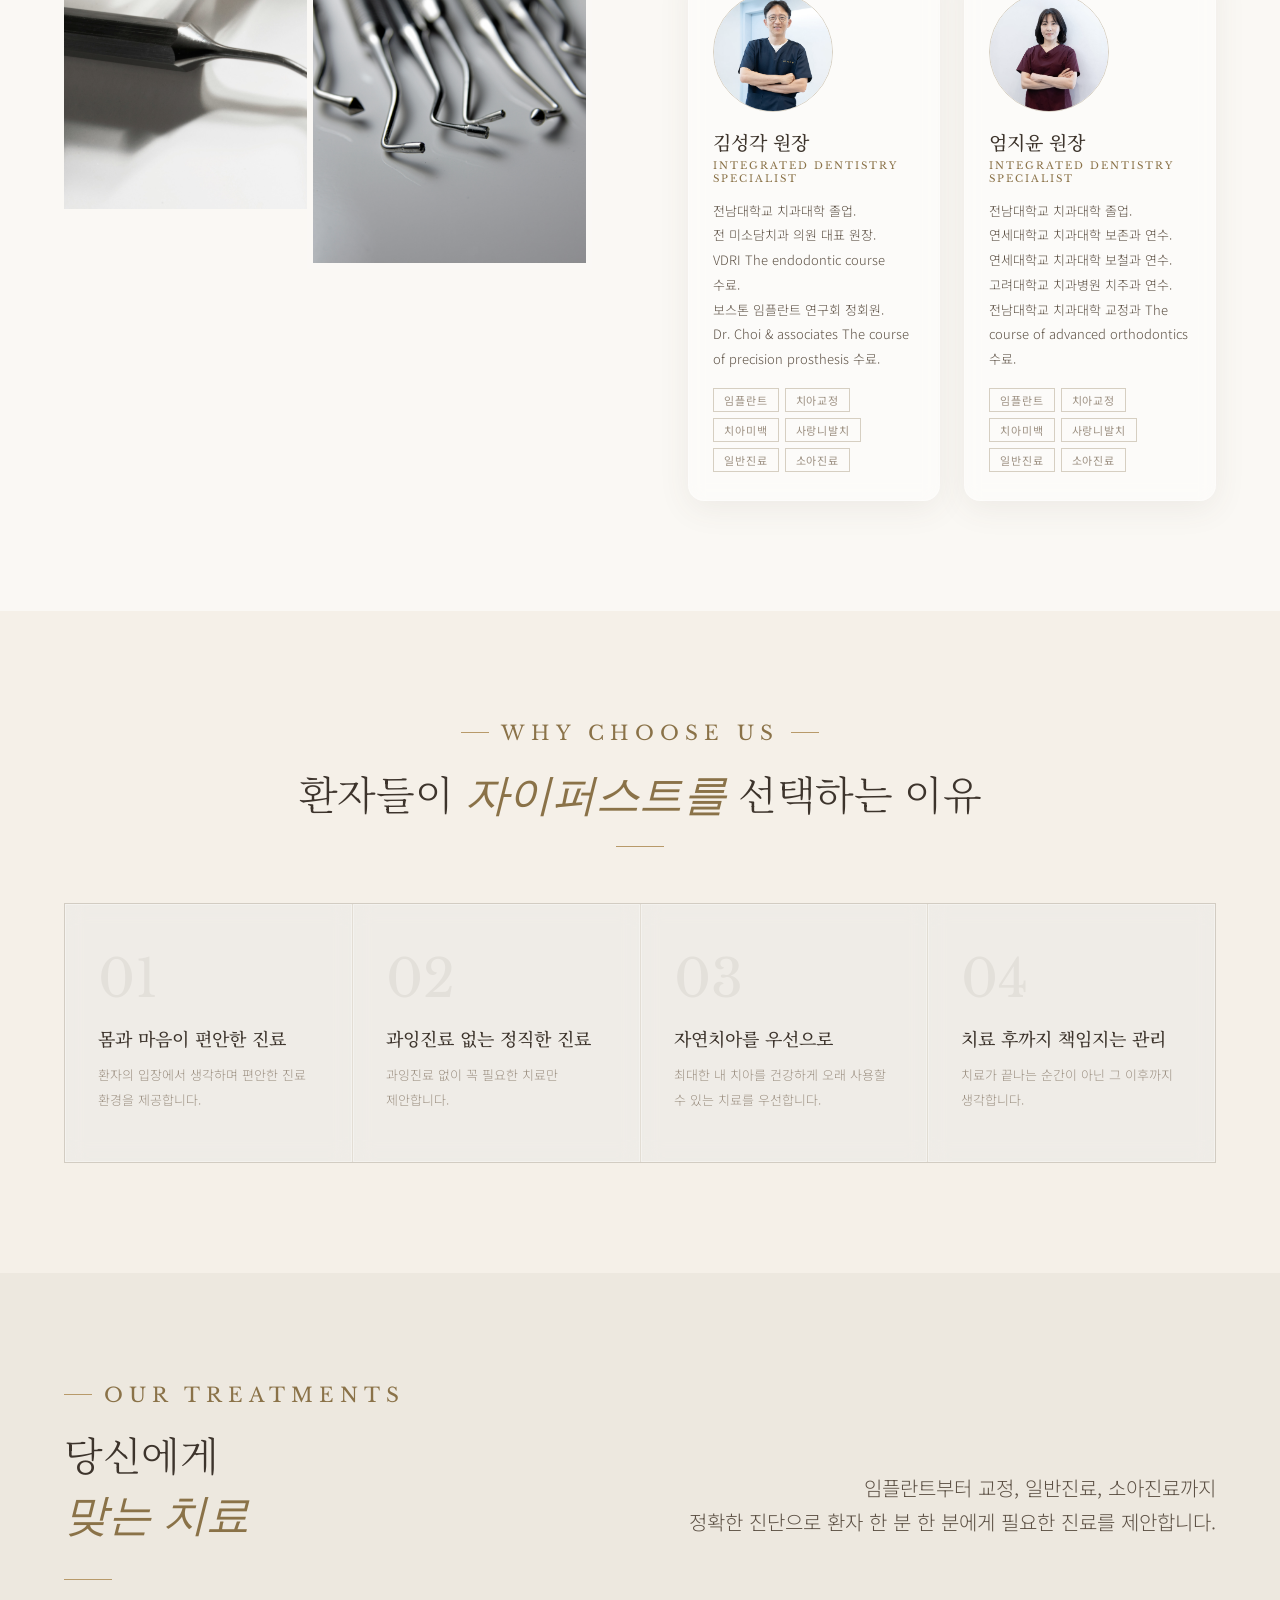
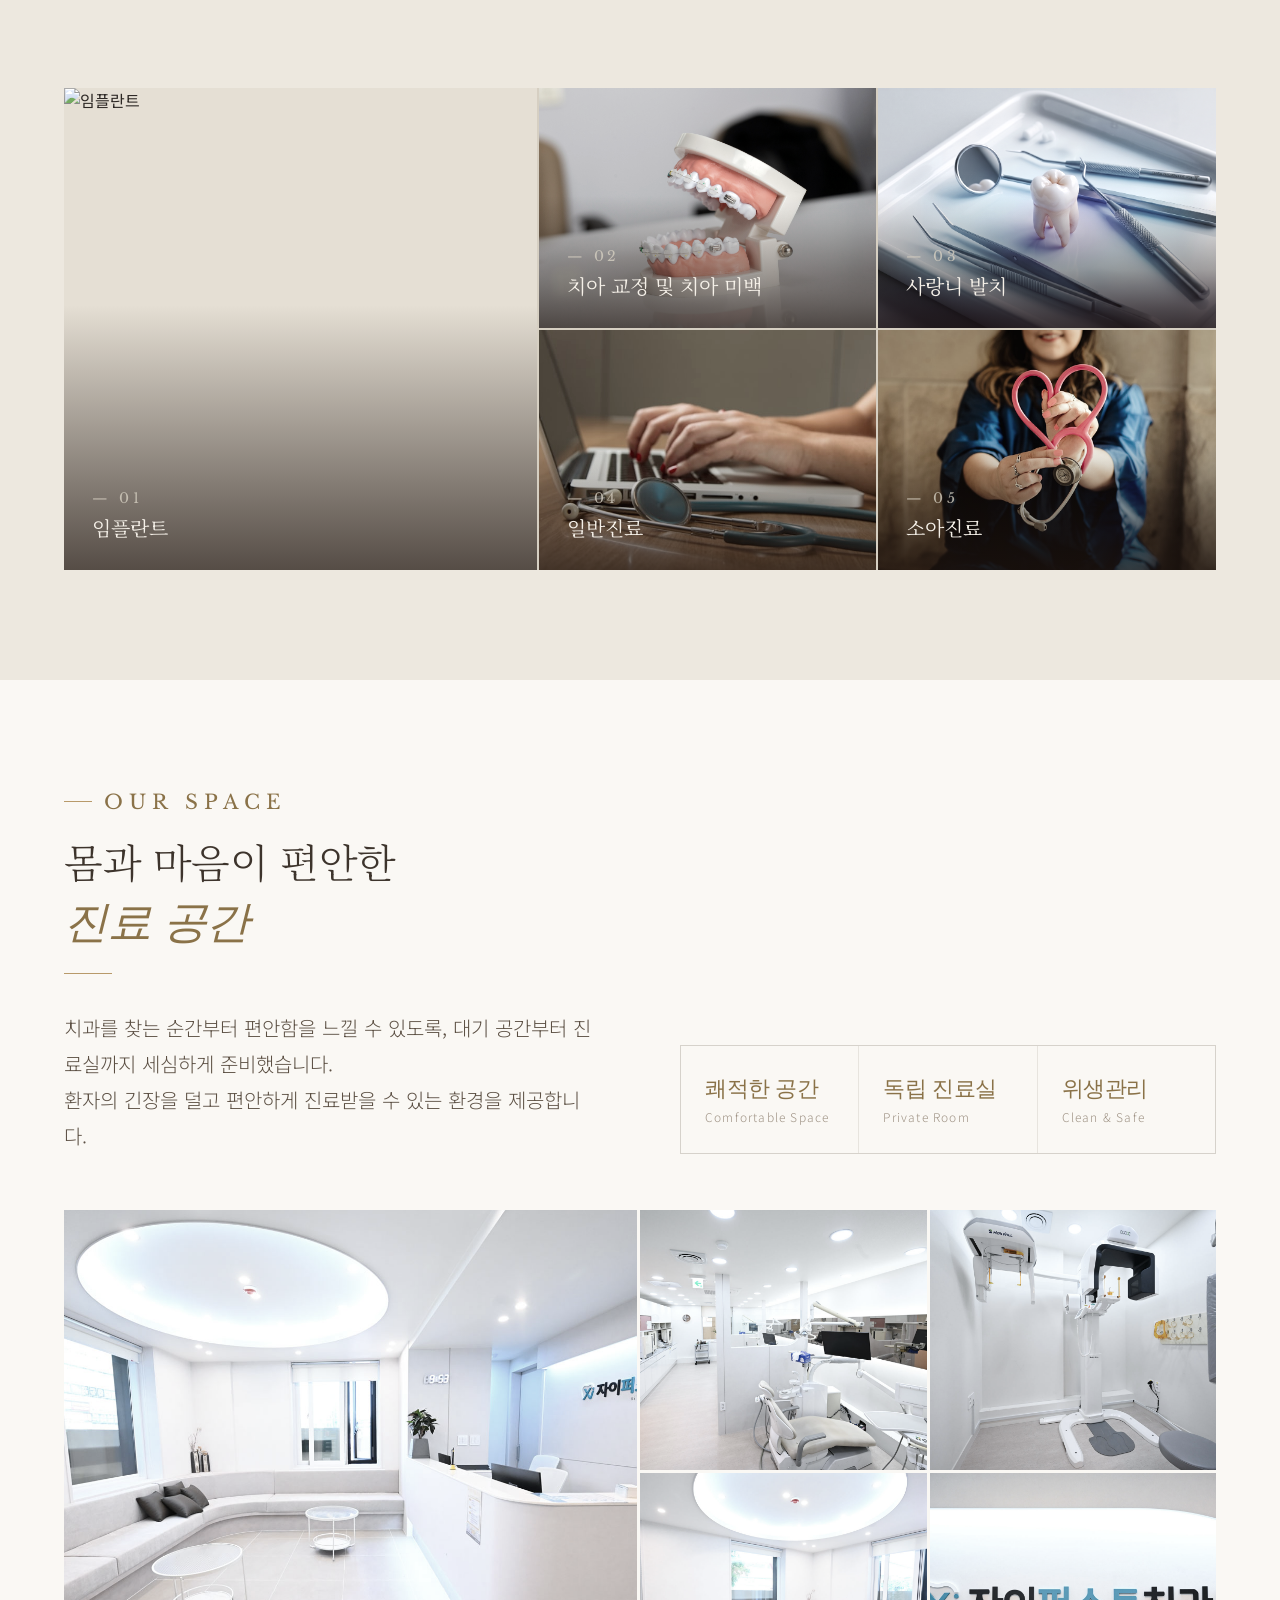
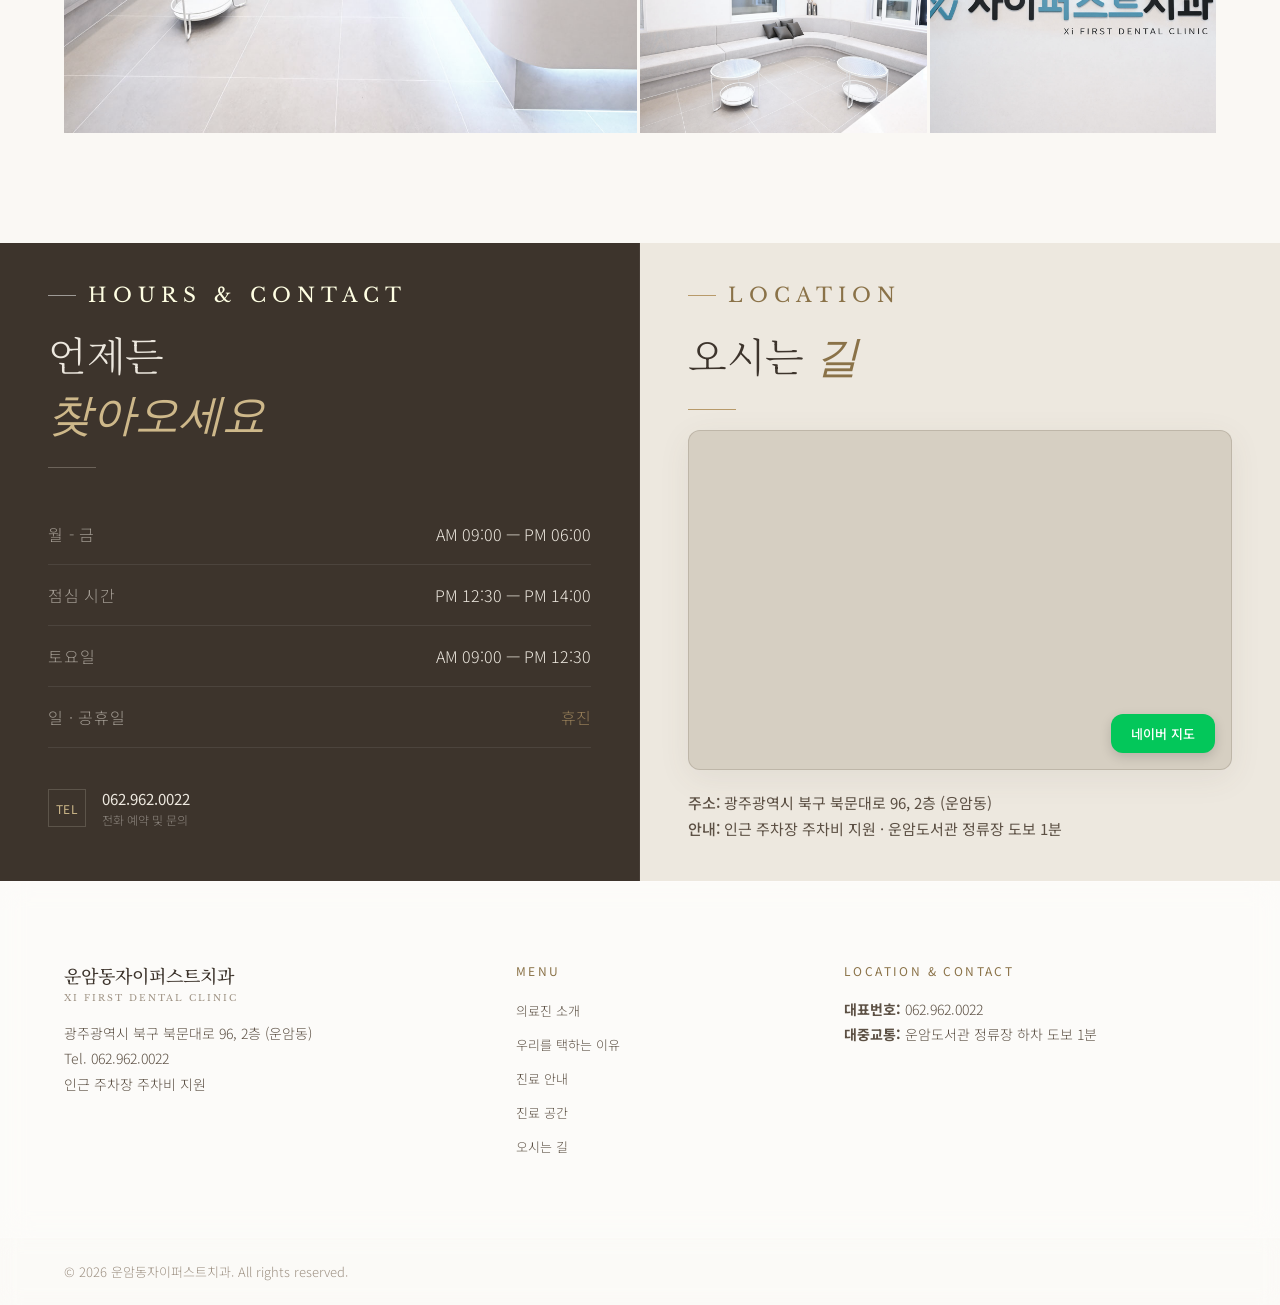
==== commit 67395a26: "popup 추가" ====
--- a/index.html
+++ b/index.html
@@ -49,8 +49,46 @@
 <link rel="preconnect" href="https://fonts.gstatic.com" crossorigin>
 <link href="https://fonts.googleapis.com/css2?family=Didact+Gothic&family=Libre+Baskerville:ital,wght@0,400;0,700;1,400&family=Noto+Serif+KR:wght@300;400;500;600&family=Noto+Sans+KR:wght@300;400;500&display=swap" rel="stylesheet">
 <link rel="stylesheet" href="css/style.css">
+<style>
+  /* 팝업 스타일 */
+  .main-popup {
+    position: fixed; top: 0; left: 0; width: 100%; height: 100%;
+    background: rgba(0,0,0,0.6); z-index: 10001;
+    display: none; align-items: center; justify-content: center;
+  }
+  .main-popup.show { display: flex; }
+  .popup-content {
+    width: 90%; max-width: 500px; background: #fff; border-radius: 12px;
+    overflow: hidden; box-shadow: 0 20px 40px rgba(0,0,0,0.3);
+  }
+  .popup-body img { width: 100%; display: block; height: auto; }
+  .popup-footer {
+    display: flex; justify-content: space-between; align-items: center;
+    padding: 12px 20px; background: #f8f9fa; border-top: 1px solid #eee;
+  }
+  .popup-footer label { font-size: 14px; color: #666; cursor: pointer; display: flex; align-items: center; gap: 6px; }
+  .popup-footer button {
+    background: none; border: none; font-weight: 600; color: #333; cursor: pointer; padding: 5px 10px;
+  }
+  @media (max-width: 768px) {
+    .popup-content { max-width: 320px; }
+  }
+</style>
 </head>
 <body>
+
+<!-- MAIN POPUP -->
+<div id="main-popup" class="main-popup">
+  <div class="popup-content">
+    <div class="popup-body">
+      <img src="img/popup/popup.jpg" alt="공지사항">
+    </div>
+    <div class="popup-footer">
+      <label><input type="checkbox" id="today-close"> 오늘 하루 보지 않기</label>
+      <button onclick="closePopup()">닫기</button>
+    </div>
+  </div>
+</div>
 
 <!-- LOADER -->
 <div id="loader">
@@ -343,11 +381,7 @@
     <h2 class="s-title">오시는 <em>길</em></h2>
     <div class="s-line u-mb-0"></div>
     <div class="map-box">
-      <!-- 
-        pb 파라미터 설명:
-        !1d126.8742... (경도) / !2d35.1786... (위도)
-      -->
-      <iframe src="https://www.google.com/maps/embed?pb=!1m18!1m12!1m3!1d3261.116360052397!2d126.87428491162431!3d35.17865227263989!2m3!1f0!2f0!3f0!3m2!1i1024!2i768!4f13.1!3m3!1m2!1s0x35718c236e0a3dcf%3A0xbdd27462e6e76000!2z6rSR7KO86rSR7Jet7IucIOu2geq1rCDrtoHrrLjrjIDroZwgOTY!5e0!3m2!1sko!2skr!4v1780379070139!5m2!1sko!2skr" allowfullscreen="" loading="lazy" referrerpolicy="no-referrer-when-downgrade"></iframe>
+      <iframe src="https://www.google.com/maps/embed?pb=!1m18!1m12!1m3!1d3261.1163589547396!2d126.87686520000001!3d35.17865229999999!2m3!1f0!2f0!3f0!3m2!1i1024!2i768!4f13.1!3m3!1m2!1s0x35718d0060096c83%3A0x3652e9b5d7263005!2z7Jq07JWU64-ZIOyekOydtO2NvOyKpO2KuCDsuZjqs7zsnZjsm5A!5e0!3m2!1sko!2skr!4v1780551163079!5m2!1sko!2skr" style="border:0;" allowfullscreen="" loading="lazy" referrerpolicy="no-referrer-when-downgrade" title="운암동 자이퍼스트 치과 오시는 길"></iframe>
       <a href="https://naver.me/5LQQWLFT" target="_blank" class="map-btn">네이버 지도</a>
     </div>
     <div class="map-info-text">
@@ -412,6 +446,33 @@
     }, 800); // 로고를 잠시 보여주기 위한 여유 시간
   });
 
+  // 팝업 로직
+  function closePopup() {
+    const checkbox = document.getElementById('today-close');
+    const popup = document.getElementById('main-popup');
+    
+    if (checkbox && checkbox.checked) {
+      const expiry = new Date().getTime() + (24 * 60 * 60 * 1000);
+      localStorage.setItem('main_popup_expiry', expiry);
+    }
+    if (popup) popup.classList.remove('show');
+  }
+
+  window.addEventListener('DOMContentLoaded', () => {
+    const expiry = localStorage.getItem('main_popup_expiry');
+    const now = new Date().getTime();
+
+    if (!expiry || now > parseInt(expiry)) {
+      // 로더가 끝난 뒤 약간의 시차를 두고 팝업 표시
+      setTimeout(() => {
+        const popup = document.getElementById('main-popup');
+        if (popup) {
+          popup.classList.add('show');
+        }
+      }, 1500);
+    }
+  });
+
   // 공통 슬라이더 초기화 함수
   function initMobileSlider(containerSelector, dotsSelector, itemSelector, gap) {
     const container = document.querySelector(containerSelector);
--- a/css/style.css
+++ b/css/style.css
@@ -688,8 +688,7 @@
 }
 .map-box iframe {
   width: 100%;
-  height: calc(100% + 140px); /* 상단 라벨 영역을 가리기 위해 높이를 더 키움 */
-  margin-top: -70px;           /* 위로 밀어 올려서 정보창(라벨)이 잘리도록 설정 */
+  height: 100%;
   border: none;
   display: block;
 }
